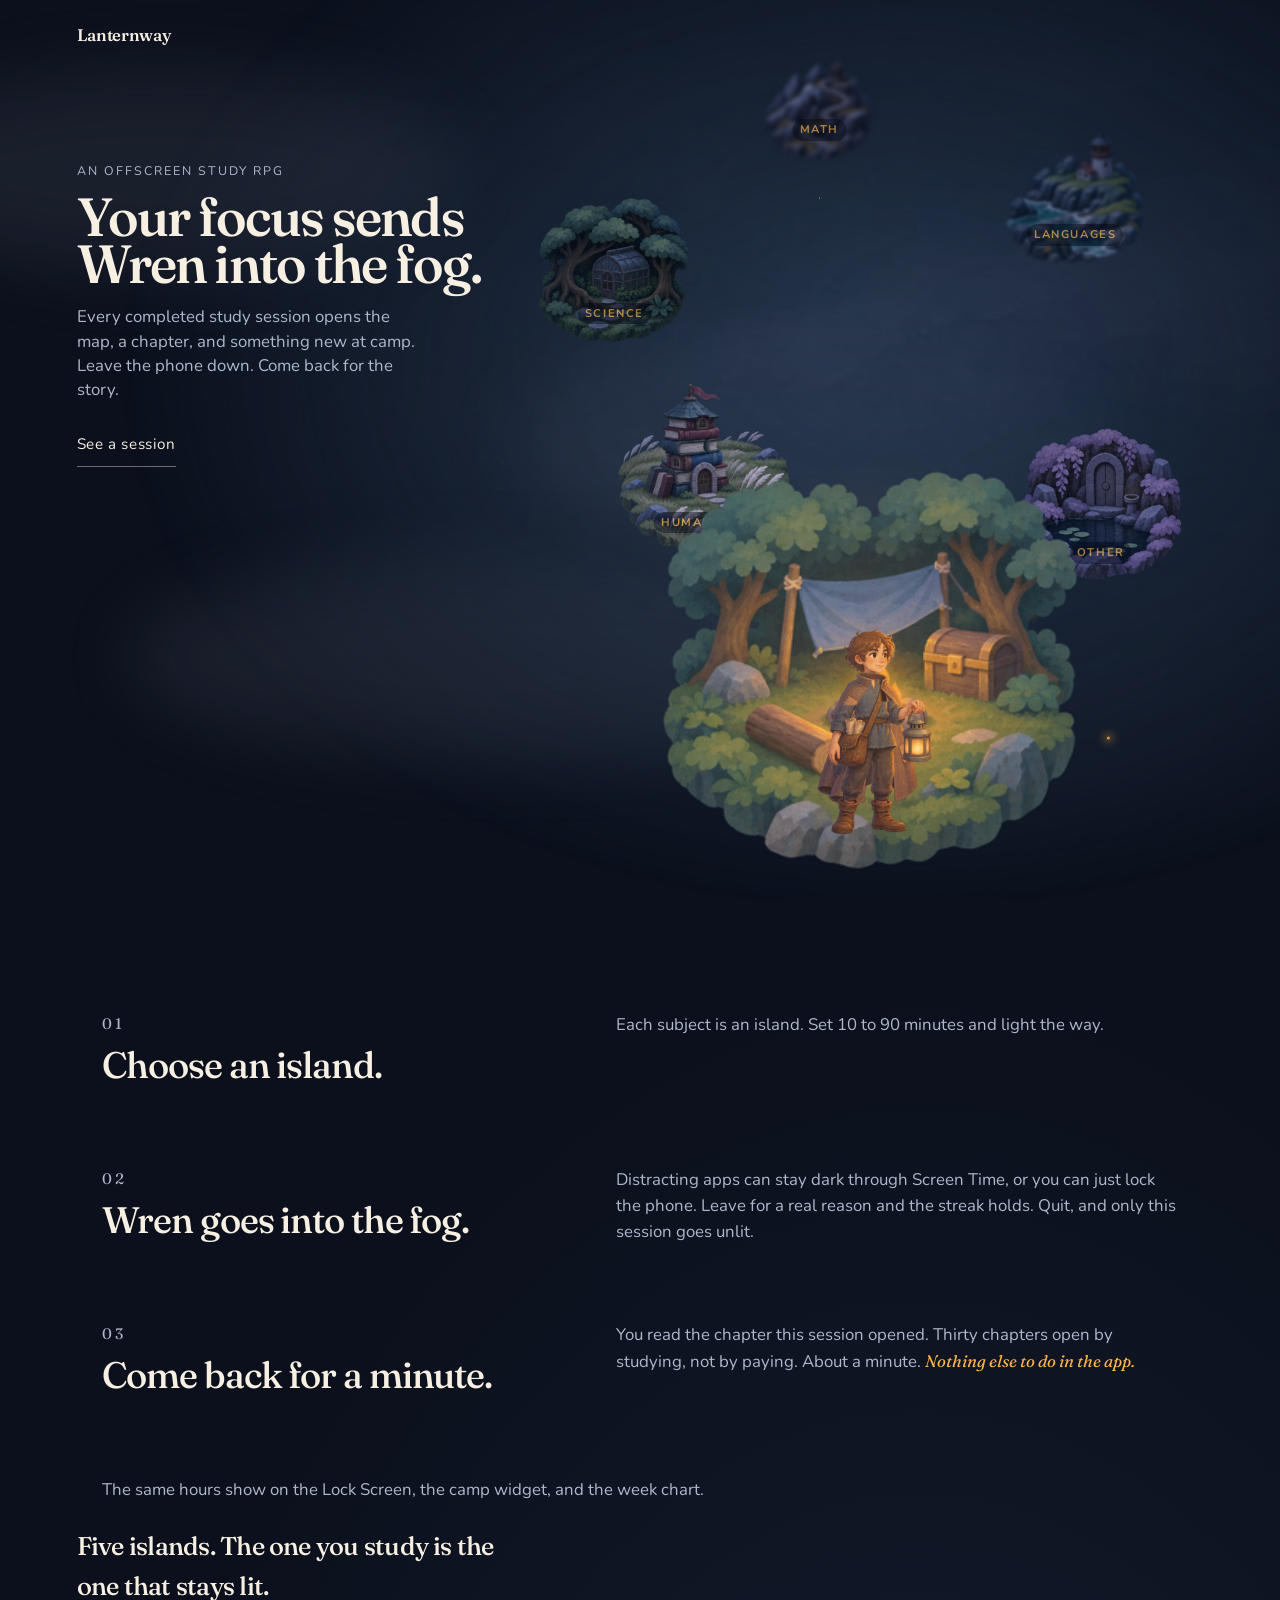
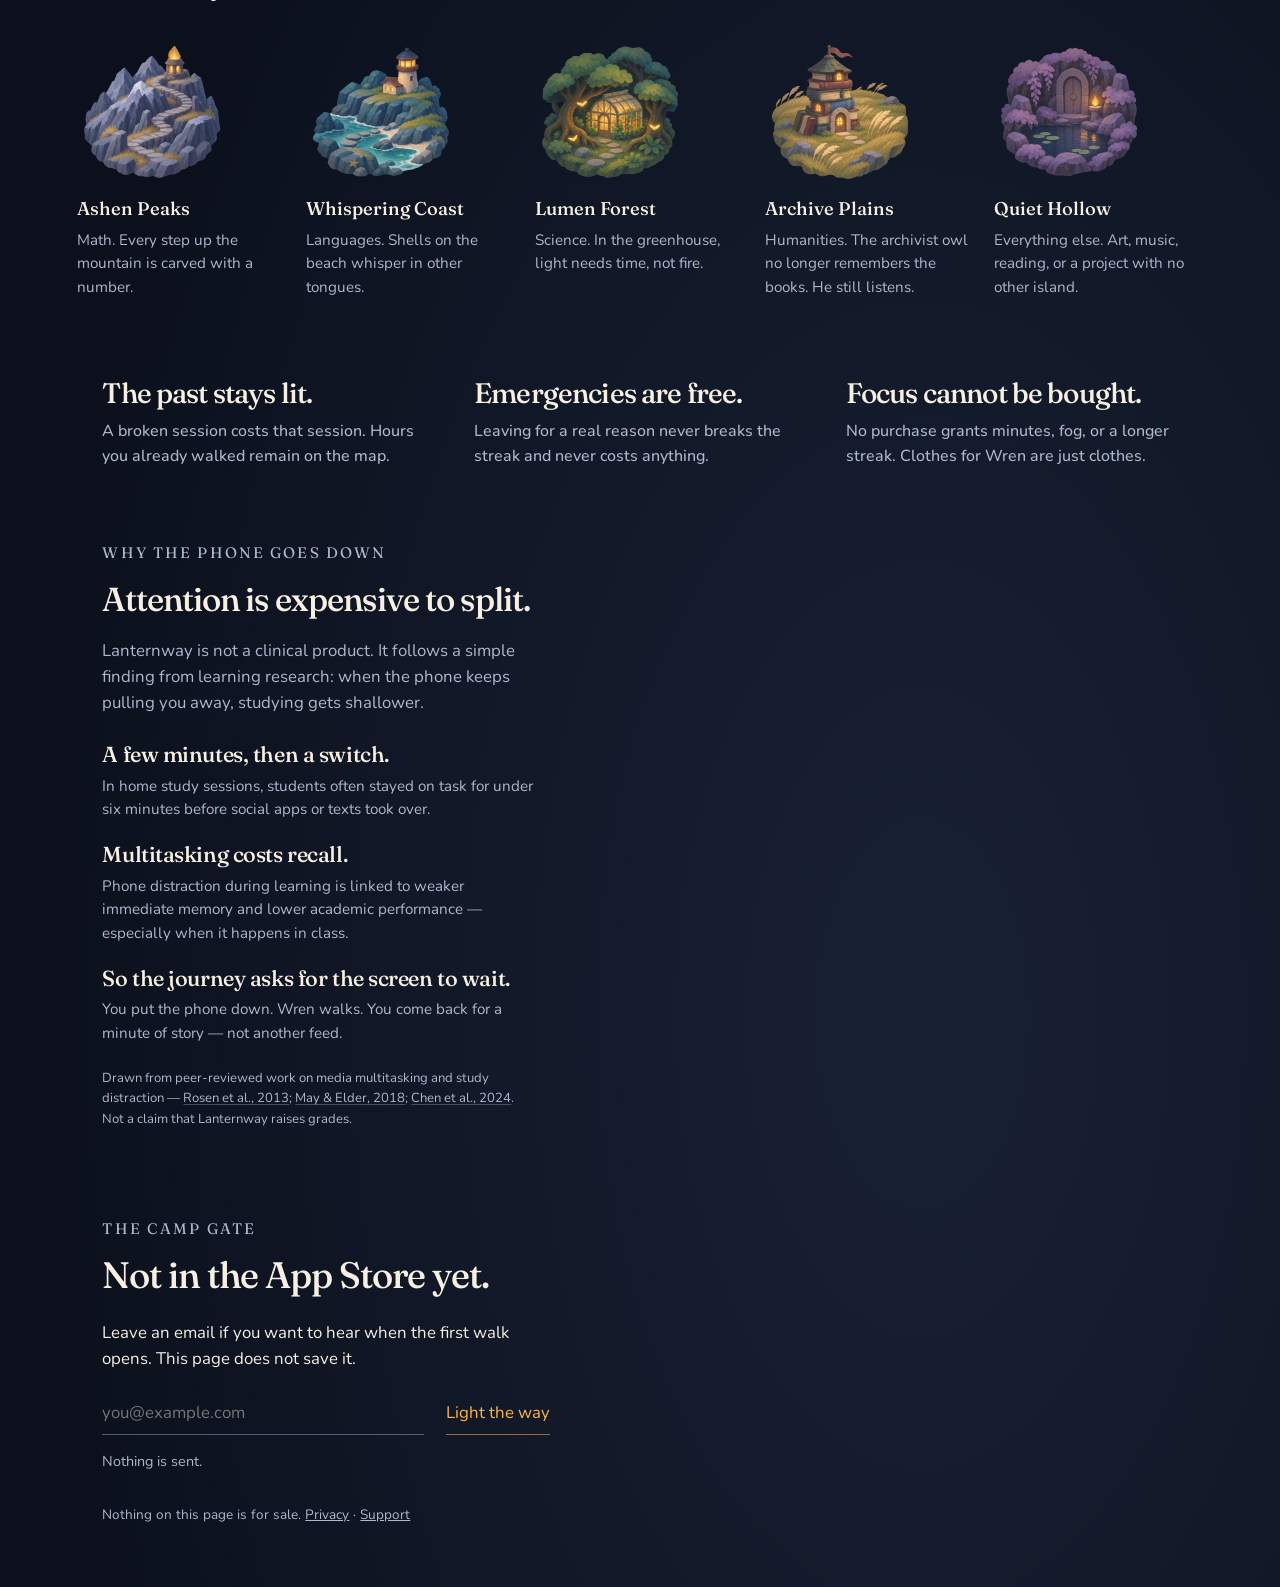
==== index.html @ a70b9f67 "feat(promo): add research basis for putting the phone down Soft peer-reviewed framing (Rosen, May & " ====
<!DOCTYPE html>
<html lang="en">
<head>
<meta charset="utf-8">
<meta name="viewport" content="width=device-width, initial-scale=1">
<title>Lanternway — An offscreen RPG</title>
<meta name="description" content="An offscreen study RPG. Put the phone down to study — research links phone multitasking to weaker recall. Your focus sends Wren into the fog.">
<link rel="preconnect" href="https://fonts.googleapis.com">
<link rel="preconnect" href="https://fonts.gstatic.com" crossorigin>
<link href="https://fonts.googleapis.com/css2?family=Fraunces:opsz,wght@9..144,500;9..144,560&family=Nunito:wght@400;600&display=swap" rel="stylesheet">
<style>
  :root {
    --night: #0b101c;
    --dusk: #1b2236;
    --lantern: #ffb547;
    --ember: #ff6b3d;
    --mist: #aeb7cc;
    --parchment: #f6efe2;
    --peaks: #5b6787;
    --forest: #2f6b4f;
    --coast: #2f6e8a;
    --plains: #8a7a4a;
    --hollow: #5e4b7a;
    --serif: Fraunces, "Iowan Old Style", Palatino, Georgia, serif;
    --round: Nunito, ui-rounded, "Avenir Next", sans-serif;
  }

  * { box-sizing: border-box; }
  html { scroll-behavior: smooth; }
  body {
    margin: 0;
    background-color: var(--night);
    background-image: radial-gradient(ellipse 95% 70% at 72% 82%, rgba(26, 36, 56, 0.85), transparent 74%);
    color: var(--parchment);
    font-family: var(--round);
    font-size: 1.05rem;
    line-height: 1.55;
  }
  a { color: inherit; }
  :focus-visible { outline: 2px solid var(--lantern); outline-offset: 3px; }

  .skip {
    position: absolute;
    left: 1rem;
    top: -4rem;
    background: var(--lantern);
    color: var(--night);
    padding: 0.5rem 1rem;
    z-index: 20;
  }
  .skip:focus { top: 1rem; }

  .stars, .wisps, .lantern-light, .grain {
    position: fixed;
    inset: 0;
    pointer-events: none;
  }
  .stars {
    z-index: 0;
    background-image:
      radial-gradient(1px 1px at 12% 18%, rgba(246, 239, 226, 0.75) 50%, transparent 51%),
      radial-gradient(1px 1px at 28% 72%, rgba(246, 239, 226, 0.4) 50%, transparent 51%),
      radial-gradient(1.4px 1.4px at 64% 22%, rgba(255, 181, 71, 0.75) 50%, transparent 51%),
      radial-gradient(1px 1px at 80% 60%, rgba(246, 239, 226, 0.5) 50%, transparent 51%),
      radial-gradient(1px 1px at 90% 14%, rgba(246, 239, 226, 0.55) 50%, transparent 51%),
      radial-gradient(1px 1px at 40% 8%, rgba(246, 239, 226, 0.35) 50%, transparent 51%);
    animation: twinkle 7s ease-in-out infinite;
  }
  .wisps { z-index: 1; overflow: hidden; }
  .wisps i {
    position: absolute;
    width: 46vw;
    height: 22vh;
    border-radius: 50%;
    background: rgba(174, 183, 204, 0.09);
    filter: blur(36px);
    animation: drift 32s ease-in-out infinite alternate;
  }
  .wisps i:nth-child(1) { top: 8%; left: -10%; }
  .wisps i:nth-child(2) { top: 38%; left: 40%; animation-duration: 41s; animation-delay: -8s; }
  .wisps i:nth-child(3) { top: 62%; left: 10%; width: 60vw; animation-duration: 36s; animation-delay: -14s; }
  .lantern-light {
    z-index: 7;
    background: radial-gradient(240px circle at var(--lx, 70vw) var(--ly, 70vh),
      rgba(255, 181, 71, 0.16) 0%,
      transparent 72%);
    mix-blend-mode: screen;
  }
  .grain { display: none; }

  .map {
    position: relative;
    z-index: 2;
    height: 100svh;
    min-height: 700px;
    margin: 0;
    overflow: hidden;
  }
  .legend {
    position: absolute;
    z-index: 5;
    top: 1.35rem;
    left: 6vw;
    font-family: var(--serif);
  }
  .legend strong { font-weight: 560; letter-spacing: -0.02em; }

  .motto {
    position: absolute;
    z-index: 5;
    left: 6vw;
    top: 18vh;
    margin: 0;
    text-align: left;
  }
  .motto p {
    margin: 0;
    font-family: var(--serif);
    font-weight: 560;
    font-size: clamp(2.8rem, 4.2vw, 4.4rem);
    max-width: 8.6em;
    letter-spacing: -0.035em;
    line-height: 0.88;
  }
  .motto p span {
    display: block;
    max-width: 34ch;
    margin-top: 1.1rem;
    font-family: var(--round);
    font-size: 1.05rem;
    font-weight: 400;
    letter-spacing: 0;
    line-height: 1.45;
    color: var(--mist);
  }
  .motto .eyebrow {
    max-width: none;
    margin: 0 0 0.85rem;
    font-family: var(--round);
    font-size: 0.78rem;
    font-weight: 400;
    letter-spacing: 0.16em;
    line-height: 1.4;
    text-transform: uppercase;
    color: var(--mist);
  }
  .walk {
    display: inline-flex;
    align-items: center;
    min-height: 44px;
    margin-top: 1.3rem;
    color: var(--parchment);
    font-size: 0.95rem;
    letter-spacing: 0.04em;
    text-decoration: none;
    border-bottom: 1px solid rgba(246, 239, 226, 0.4);
  }

  .sky {
    position: absolute;
    inset: -18% -12% -28%;
    background: url("art/map-background.jpg") 62% 46% / 150% auto no-repeat;
    opacity: 0.7;
    mask-image: radial-gradient(ellipse 68% 58% at 66% 40%, #000 8%, transparent 72%);
    -webkit-mask-image: radial-gradient(ellipse 68% 58% at 66% 40%, #000 8%, transparent 72%);
  }
  .flies { position: absolute; inset: 0; pointer-events: none; }
  .flies i {
    position: absolute;
    width: 3px;
    height: 3px;
    border-radius: 50%;
    background: var(--lantern);
    box-shadow: 0 0 8px 2px rgba(255, 181, 71, 0.8);
    offset-path: ellipse(90px 34px at 74% 78%);
    animation: fly 11s linear infinite;
    opacity: 0.8;
  }
  .flies i:nth-child(2) { animation-duration: 15s; animation-delay: -3s; offset-path: ellipse(140px 46px at 72% 74%); }
  .flies i:nth-child(3) { animation-duration: 18s; animation-delay: -7s; offset-path: ellipse(50px 18px at 70% 70%); }
  .flies i:nth-child(4) { animation-duration: 13s; animation-delay: -5s; offset-path: ellipse(110px 24px at 78% 82%); }
  .flies i:nth-child(5) { animation-duration: 20s; animation-delay: -11s; offset-path: ellipse(160px 40px at 68% 68%); }

  .island, .camp {
    position: absolute;
    border: 0;
    background: transparent;
    color: var(--parchment);
    text-decoration: none;
    padding: 0;
  }
  .island {
    width: min(16vw, 180px);
    transform: translate(-50%, -50%);
    text-align: center;
    z-index: 1;
    --lit: 0.12;
    --depth: 1;
    --haze: 0;
  }
  .island .art {
    position: relative;
    display: block;
    filter:
      brightness(calc(0.42 + var(--depth) * 0.58))
      blur(calc(var(--haze) * 1.4px));
  }
  .island .art img { width: 100%; height: auto; display: block; }
  .island .art img.lit {
    position: absolute;
    inset: 0;
    opacity: var(--lit);
  }
  .island .art::after {
    content: "";
    position: absolute;
    left: 15%;
    right: 15%;
    bottom: 8%;
    height: 40%;
    background: radial-gradient(ellipse at center, rgba(255, 181, 71, 0.55), transparent 70%);
    filter: blur(10px);
    opacity: calc(var(--lit) * var(--depth));
    pointer-events: none;
    z-index: -1;
  }
  .island .name {
    position: absolute;
    left: 50%;
    bottom: 4%;
    margin: 0;
    display: flex;
    flex-direction: column;
    align-items: center;
    gap: 0.1rem;
    white-space: nowrap;
    color: var(--parchment);
    text-shadow: 0 2px 16px #0b101c, 0 0 18px rgba(11, 16, 28, 0.9);
    pointer-events: none;
    transform: translate(-50%, 4px);
    transition: transform 0.55s ease;
  }
  .island.named .name { transform: translate(-50%, 0); }
  .island small {
    display: block;
    order: -1;
    padding: 0.12rem 0.45rem 0.15rem;
    border-radius: 999px;
    background: color-mix(in srgb, var(--night) 72%, transparent);
    font-family: var(--round);
    font-size: 0.7rem;
    font-weight: 700;
    letter-spacing: 0.14em;
    text-transform: uppercase;
    color: var(--lantern);
    opacity: 0.62;
    transition: opacity 0.55s ease, background 0.55s ease;
  }
  .island.named small {
    opacity: 1;
    background: color-mix(in srgb, var(--night) 84%, transparent);
  }
  .island .place {
    font-family: var(--serif);
    font-size: 0.95rem;
    font-weight: 500;
    opacity: 0;
    transform: translateY(4px);
    transition: opacity 0.55s ease, transform 0.55s ease;
  }
  .island.named .place {
    opacity: 1;
    transform: translateY(0);
  }
  /* Far → near: smaller/darker peaks, then coast & forest, then plains & hollow by the camp. */
  .peaks  { left: 64%; top: 12%; width: min(10vw, 118px); z-index: 1; --depth: 0.35; --haze: 1.6; --lit: 0.05; }
  .coast  { left: 84%; top: 22%; width: min(13vw, 150px); z-index: 1; --depth: 0.5;  --haze: 1.1; --lit: 0.07; }
  .forest { left: 48%; top: 30%; width: min(14vw, 164px); z-index: 2; --depth: 0.68; --haze: 0.55; --lit: 0.1; }
  .plains { left: 55%; top: 52%; width: min(16vw, 188px); z-index: 3; --depth: 0.9;  --haze: 0.15; --lit: 0.18; }
  .hollow { left: 86%; top: 56%; width: min(15vw, 176px); z-index: 3; --depth: 0.86; --haze: 0.25; --lit: 0.16; }

  .camp {
    left: 68%;
    bottom: 0;
    width: min(40vw, 460px);
    transform: translateX(-50%);
    z-index: 4;
    pointer-events: none;
  }
  .camp::before {
    content: "";
    position: absolute;
    left: 50%;
    top: 58%;
    width: 46%;
    height: 28%;
    transform: translate(-50%, -50%);
    background: radial-gradient(circle, rgba(255, 120, 48, 0.7), transparent 68%);
    filter: blur(6px);
    animation: pulse 3.2s ease-in-out infinite;
  }
  .camp .ground { width: 100%; height: auto; display: block; position: relative; }
  .wren {
    position: absolute;
    left: 50%;
    bottom: 8%;
    width: 56%;
    transform: translateX(-50%);
    transform-origin: 50% 100%;
    animation: breath 4.8s ease-in-out infinite;
  }
  .wren img { position: absolute; inset: 0; width: 100%; height: auto; }
  .wren img:first-child { position: relative; }
  .wren .flame { animation: flicker 2.6s ease-in-out infinite; }

  .trail, .islands, .rules, .why, .gate, footer { position: relative; z-index: 2; }
  .trail { padding: 7rem 8vw 0; }
  .surfaces {
    max-width: 40rem;
    margin: 0.5rem 0 0;
    color: var(--mist);
  }
  .card {
    display: grid;
    grid-template-columns: minmax(14rem, 0.8fr) minmax(16rem, 1fr);
    gap: 0.4rem 4rem;
    max-width: 68rem;
    margin: 0 0 4.2rem;
    color: var(--mist);
  }
  .card { color: var(--parchment); }
  .card p { margin: 0; color: var(--mist); }
  .card em { font-family: var(--serif); font-style: italic; color: var(--lantern); }
  h2 {
    font-family: var(--serif);
    font-weight: 500;
    font-size: clamp(1.8rem, 3vw, 2.3rem);
    letter-spacing: -0.03em;
    margin: 0 0 0.45rem;
  }
  .kicker {
    font-family: var(--serif);
    font-size: 0.95rem;
    letter-spacing: 0.14em;
    text-transform: uppercase;
    color: var(--mist);
    margin: 0 0 0.35rem;
  }

  .islands {
    display: grid;
    grid-template-columns: repeat(5, 1fr);
    gap: 1.5rem 1.25rem;
    margin: 0;
    padding: 1.5rem 6vw 0;
  }
  .islands .record {
    grid-column: 1 / -1;
    max-width: 18em;
    margin: 0 0 0.4rem;
    font-family: var(--serif);
    font-size: clamp(1.45rem, 2vw, 1.85rem);
    font-weight: 500;
    letter-spacing: -0.03em;
    color: var(--parchment);
  }
  .islands article { min-width: 0; }
  .islands img { width: min(100%, 150px); height: auto; display: block; }
  .islands h3 { font-family: var(--serif); font-weight: 500; margin: 0.55rem 0 0; font-size: 1.15rem; }
  .islands p { margin: 0.3rem 0 0; color: var(--mist); font-size: 0.95rem; }

  .rules { margin: 0; padding: 4.5rem 8vw 0; }
  .rules ol {
    display: grid;
    grid-template-columns: repeat(3, 1fr);
    gap: 2rem 2.5rem;
    margin: 0;
    padding: 0;
  }
  .rules li {
    list-style: none;
    margin: 0;
    font-family: var(--serif);
    font-size: clamp(1.55rem, 2.2vw, 2rem);
    font-weight: 500;
    letter-spacing: -0.03em;
  }
  .rules li span {
    display: block;
    margin-top: 0.25rem;
    font-family: var(--round);
    font-size: 1rem;
    letter-spacing: 0;
    color: var(--mist);
  }

  .why {
    max-width: 40rem;
    margin: 0;
    padding: 4.5rem 8vw 0;
  }
  .why .kicker { margin: 0 0 0.55rem; }
  .why h2 {
    margin: 0;
    font-family: var(--serif);
    font-weight: 500;
    font-size: clamp(1.85rem, 2.6vw, 2.4rem);
    letter-spacing: -0.03em;
  }
  .why > p {
    margin: 0.85rem 0 0;
    color: var(--mist);
    max-width: 34rem;
  }
  .why ul {
    margin: 1.35rem 0 0;
    padding: 0;
    list-style: none;
    display: grid;
    gap: 1rem;
  }
  .why li {
    margin: 0;
    font-family: var(--serif);
    font-size: clamp(1.2rem, 1.7vw, 1.45rem);
    font-weight: 500;
    letter-spacing: -0.02em;
    color: var(--parchment);
  }
  .why li span {
    display: block;
    margin-top: 0.2rem;
    font-family: var(--round);
    font-size: 0.95rem;
    font-weight: 400;
    letter-spacing: 0;
    color: var(--mist);
  }
  .why .sources {
    margin: 1.4rem 0 0;
    font-size: 0.82rem;
    color: var(--mist);
    line-height: 1.55;
  }
  .why .sources a {
    color: var(--mist);
    text-decoration: underline;
    text-decoration-color: rgba(174, 183, 204, 0.35);
    text-underline-offset: 0.18em;
  }
  .why .sources a:hover { color: var(--parchment); }

  .gate {
    max-width: 28rem;
    margin: 5.5rem 8vw 2rem;
    padding: 0;
    background: none;
  }
  form { display: flex; flex-wrap: wrap; align-items: center; gap: 0.4rem 1.4rem; margin-top: 1.2rem; }
  label { position: absolute; width: 1px; height: 1px; overflow: hidden; clip: rect(0 0 0 0); }
  input[type="email"] {
    flex: 1 1 14rem;
    min-height: 44px;
    border: 0;
    border-bottom: 1px solid rgba(174, 183, 204, 0.45);
    border-radius: 0;
    background: transparent;
    color: var(--parchment);
    padding: 0;
    font: inherit;
  }
  button {
    min-height: 44px;
    padding: 0;
    border: 0;
    border-bottom: 1px solid rgba(255, 181, 71, 0.55);
    border-radius: 0;
    background: transparent;
    color: var(--lantern);
    font: inherit;
    cursor: pointer;
  }
  .note, .kept { color: var(--mist); font-size: 0.9rem; }
  .kept { color: var(--parchment); }
  footer { margin: 0; padding: 0 8vw 3rem; color: var(--mist); font-size: 0.85rem; }

  @keyframes drift { to { transform: translate3d(12vw, -6vh, 0); } }
  @keyframes twinkle { 50% { opacity: 0.65; } }
  @keyframes breath { 50% { transform: translateX(-50%) scale(1.018); } }
  @keyframes flicker { 40% { opacity: 0.78; } 70% { opacity: 1; } }
  @keyframes pulse { 50% { opacity: 0.55; transform: translate(-50%, -50%) scale(1.08); } }
  @keyframes fly { to { offset-distance: 100%; } }

  @media (max-width: 800px) {
    .map { height: 104vw; min-height: 420px; overflow: visible; }
    .legend { position: relative; top: auto; left: auto; padding: 1.2rem 1.25rem 0; }
    .motto { position: relative; top: auto; left: auto; padding: 1.5rem 1.25rem 0; }
    .motto p { font-size: 2.55rem; max-width: none; }
    .peaks  { left: 28%; top: 14%; width: 26vw; }
    .coast  { left: 78%; top: 18%; width: 30vw; }
    .forest { left: 24%; top: 44%; width: 34vw; }
    .plains { left: 36%; top: 72%; width: 40vw; }
    .hollow { left: 82%; top: 58%; width: 36vw; }
    .camp { left: 62%; bottom: -8%; width: 72vw; }
    .trail { padding: 3.5rem 1.25rem 0; }
    .card { grid-template-columns: 1fr; gap: 0.35rem; }
    .islands { grid-template-columns: 1fr 1fr; padding: 2.5rem 1.25rem 0; }
    .rules { padding: 3rem 1.25rem 0; }
    .rules ol { grid-template-columns: 1fr; }
    .why { padding: 3rem 1.25rem 0; }
    .gate { margin: 3rem 1.25rem 1.5rem; }
    footer { padding: 0 1.25rem 2.5rem; }
  }
  @media (prefers-reduced-motion: reduce) {
    html { scroll-behavior: auto; }
    .stars, .wisps i, .wren, .wren .flame, .camp::before, .flies i { animation: none; }
    .island { --lit: 1; --haze: 0; --depth: 1; }
    .island .art { filter: none; }
    .island .name,
    .island small,
    .island .place { transition: none; transform: none; opacity: 1; }
    .island .name { transform: translate(-50%, 0); }
    .island .place { transform: none; }
    .card h2, .card p { filter: none; }
    .lantern-light { display: none; }
  }
</style>
</head>
<body>
<a class="skip" href="#trail">Skip to the trail</a>
<div class="stars" aria-hidden="true"></div>
<div class="wisps" aria-hidden="true"><i></i><i></i><i></i></div>
<div class="lantern-light" aria-hidden="true"></div>
<div class="grain" aria-hidden="true"></div>

<header class="legend">
  <strong>Lanternway</strong>
</header>

<main>
  <div class="motto">
    <p class="eyebrow">An offscreen study RPG</p>
    <p>Your focus sends<br>Wren into the fog.<span>Every completed study session opens the map, a chapter, and something new at camp. Leave the phone down. Come back for the story.</span></p>
    <a class="walk" href="#trail">See a session</a>
  </div>

  <section class="map" aria-label="The world">
    <div class="sky" aria-hidden="true"></div>
    <div class="flies" aria-hidden="true"><i></i><i></i><i></i><i></i><i></i></div>

    <a class="island peaks" href="#peaks">
      <span class="art">
        <img class="dark" src="art/region-peaks-dark.png" alt="">
        <img class="lit" src="art/region-peaks.png" alt="">
      </span>
      <span class="name"><small>Math</small><span class="place">Ashen Peaks</span></span>
    </a>
    <a class="island forest" href="#forest">
      <span class="art">
        <img class="dark" src="art/region-forest-dark.png" alt="">
        <img class="lit" src="art/region-forest.png" alt="">
      </span>
      <span class="name"><small>Science</small><span class="place">Lumen Forest</span></span>
    </a>
    <a class="island coast" href="#coast">
      <span class="art">
        <img class="dark" src="art/region-coast-dark.png" alt="">
        <img class="lit" src="art/region-coast.png" alt="">
      </span>
      <span class="name"><small>Languages</small><span class="place">Whispering Coast</span></span>
    </a>
    <a class="island plains" href="#plains">
      <span class="art">
        <img class="dark" src="art/region-plains-dark.png" alt="">
        <img class="lit" src="art/region-plains.png" alt="">
      </span>
      <span class="name"><small>Humanities</small><span class="place">Archive Plains</span></span>
    </a>
    <a class="island hollow" href="#hollow">
      <span class="art">
        <img class="dark" src="art/region-hollow-dark.png" alt="">
        <img class="lit" src="art/region-hollow.png" alt="">
      </span>
      <span class="name"><small>Other</small><span class="place">Quiet Hollow</span></span>
    </a>

    <div class="camp" role="img" aria-label="Wren at the camp, lantern in hand">
      <img class="ground" src="art/camp-base.png" alt="">
      <span class="wren">
        <img src="art/wren-idle.png" alt="">
        <img src="art/cloak-patched.png" alt="">
        <img class="flame" src="art/lantern-tin.png" alt="">
      </span>
    </div>
  </section>

  <section class="trail" id="trail">
    <article class="card">
      <div>
        <p class="kicker">01</p>
        <h2>Choose an island.</h2>
      </div>
      <p>Each subject is an island. Set 10 to 90 minutes and light the way.</p>
    </article>
    <article class="card">
      <div>
        <p class="kicker">02</p>
        <h2>Wren goes into the fog.</h2>
      </div>
      <p>Distracting apps can stay dark through Screen Time, or you can just lock the phone. Leave for a real reason and the streak holds. Quit, and only this session goes unlit.</p>
    </article>
    <article class="card">
      <div>
        <p class="kicker">03</p>
        <h2>Come back for a minute.</h2>
      </div>
      <p>You read the chapter this session opened. Thirty chapters open by studying, not by paying. About a minute. <em>Nothing else to do in the app.</em></p>
    </article>
    <p class="surfaces">The same hours show on the Lock Screen, the camp widget, and the week chart.</p>
  </section>

  <section class="islands" aria-label="Subjects">
    <p class="record">Five islands. The one you study is the one that stays lit.</p>
    <article id="peaks">
      <img src="art/region-peaks.png" alt="">
      <div>
        <h3>Ashen Peaks</h3>
        <p>Math. Every step up the mountain is carved with a number.</p>
      </div>
    </article>
    <article id="coast">
      <img src="art/region-coast.png" alt="">
      <div>
        <h3>Whispering Coast</h3>
        <p>Languages. Shells on the beach whisper in other tongues.</p>
      </div>
    </article>
    <article id="forest">
      <img src="art/region-forest.png" alt="">
      <div>
        <h3>Lumen Forest</h3>
        <p>Science. In the greenhouse, light needs time, not fire.</p>
      </div>
    </article>
    <article id="plains">
      <img src="art/region-plains.png" alt="">
      <div>
        <h3>Archive Plains</h3>
        <p>Humanities. The archivist owl no longer remembers the books. He still listens.</p>
      </div>
    </article>
    <article id="hollow">
      <img src="art/region-hollow.png" alt="">
      <div>
        <h3>Quiet Hollow</h3>
        <p>Everything else. Art, music, reading, or a project with no other island.</p>
      </div>
    </article>
  </section>

  <section class="rules" aria-label="The rules of the camp">
    <ol>
      <li>The past stays lit.<span>A broken session costs that session. Hours you already walked remain on the map.</span></li>
      <li>Emergencies are free.<span>Leaving for a real reason never breaks the streak and never costs anything.</span></li>
      <li>Focus cannot be bought.<span>No purchase grants minutes, fog, or a longer streak. Clothes for Wren are just clothes.</span></li>
    </ol>
  </section>

  <section class="why" id="why" aria-labelledby="why-title">
    <p class="kicker">Why the phone goes down</p>
    <h2 id="why-title">Attention is expensive to split.</h2>
    <p>Lanternway is not a clinical product. It follows a simple finding from learning research: when the phone keeps pulling you away, studying gets shallower.</p>
    <ul>
      <li>A few minutes, then a switch.<span>In home study sessions, students often stayed on task for under six minutes before social apps or texts took over.</span></li>
      <li>Multitasking costs recall.<span>Phone distraction during learning is linked to weaker immediate memory and lower academic performance — especially when it happens in class.</span></li>
      <li>So the journey asks for the screen to wait.<span>You put the phone down. Wren walks. You come back for a minute of story — not another feed.</span></li>
    </ul>
    <p class="sources">
      Drawn from peer-reviewed work on media multitasking and study distraction —
      <a href="https://doi.org/10.1016/j.chb.2012.12.001">Rosen et al., 2013</a>;
      <a href="https://doi.org/10.1186/s41239-018-0096-z">May &amp; Elder, 2018</a>;
      <a href="https://doi.org/10.1016/j.chb.2024.108432">Chen et al., 2024</a>.
      Not a claim that Lanternway raises grades.
    </p>
  </section>

  <section class="gate" id="gate" aria-labelledby="gate-title">
    <p class="kicker">The camp gate</p>
    <h2 id="gate-title">Not in the App Store yet.</h2>
    <p>Leave an email if you want to hear when the first walk opens. This page does not save it.</p>
    <form id="light">
      <label for="email">Email</label>
      <input id="email" name="email" type="email" autocomplete="email" required placeholder="you@example.com">
      <button type="submit">Light the way</button>
    </form>
    <p class="note" id="form-note">Nothing is sent.</p>
  </section>
</main>

<footer>
  <p>Nothing on this page is for sale. <a href="privacy/">Privacy</a> · <a href="support/">Support</a></p>
</footer>

<script>
(function () {
  const REACH = 170;
  const REACH_SQ = REACH * REACH;
  const FLOOR = 0.05;

  const root = document.documentElement;
  const map = document.querySelector(".map");
  const camp = document.querySelector(".camp");
  const form = document.getElementById("light");
  const note = document.getElementById("form-note");
  const spots = [...document.querySelectorAll(".map .island")].map((el) => ({ el, x: 0, y: 0, lit: -1, named: false }));
  const campSpot = { x: 0, y: 0 };
  const pointer = { x: 0, y: 0, seen: false };
  const coarse = { x: 0, y: 0 };
  const motion = window.matchMedia("(prefers-reduced-motion: reduce)");
  const fine = window.matchMedia("(pointer: fine)");

  let geometryDirty = true;
  let frame = 0;
  let running = false;
  let hovered = null;
  let focused = null;
  let lastX = -1;
  let lastY = -1;

  function measure() {
    for (const spot of spots) {
      const box = spot.el.getBoundingClientRect();
      spot.x = box.left + box.width * 0.5;
      spot.y = box.top + box.height * 0.38;
    }
    if (camp) {
      const box = camp.getBoundingClientRect();
      campSpot.x = box.left + box.width * 0.5;
      campSpot.y = box.top + box.height * 0.42;
    }
    geometryDirty = false;
  }

  function source() {
    if (!fine.matches) {
      coarse.x = window.innerWidth * 0.5;
      coarse.y = window.innerHeight * 0.42;
      return coarse;
    }
    return pointer.seen ? pointer : campSpot;
  }

  function writeLit(spot, value) {
    const next = Math.round(Math.max(FLOOR, Math.min(1, value)) * 100) / 100;
    const named = next >= 0.42;
    if (spot.named !== named) {
      spot.named = named;
      spot.el.classList.toggle("named", named);
    }
    if (spot.lit === next) return;
    spot.lit = next;
    spot.el.style.setProperty("--lit", String(next));
  }

  function paint() {
    frame = 0;
    if (!running) return;
    if (geometryDirty) measure();
    const light = source();
    const x = Math.round(light.x);
    const y = Math.round(light.y);
    if (x !== lastX) {
      lastX = x;
      root.style.setProperty("--lx", x + "px");
    }
    if (y !== lastY) {
      lastY = y;
      root.style.setProperty("--ly", y + "px");
    }
    const held = focused || hovered;
    for (const spot of spots) {
      if (spot.el === held) {
        writeLit(spot, 1);
        continue;
      }
      const dx = spot.x - light.x;
      const dy = spot.y - light.y;
      writeLit(spot, Math.exp(-(dx * dx + dy * dy) / REACH_SQ));
    }
  }

  function requestPaint() {
    if (!running || document.hidden || frame) return;
    frame = requestAnimationFrame(paint);
  }

  function invalidate() {
    geometryDirty = true;
    requestPaint();
  }

  function onPointer(event) {
    pointer.x = event.clientX;
    pointer.y = event.clientY;
    pointer.seen = true;
    requestPaint();
  }

  function islandFrom(node) {
    return node && node.closest ? node.closest(".map .island") : null;
  }

  function onOver(event) {
    const next = islandFrom(event.target);
    if (next === hovered) return;
    hovered = next;
    requestPaint();
  }

  function onOut(event) {
    if (!hovered) return;
    if (hovered.contains(event.relatedTarget)) return;
    hovered = null;
    requestPaint();
  }

  function onFocusIn(event) {
    const island = islandFrom(event.target);
    focused = island && island.matches(":focus-visible") ? island : null;
    requestPaint();
  }

  function onFocusOut(event) {
    const next = islandFrom(event.relatedTarget);
    focused = next && next.matches(":focus-visible") ? next : null;
    requestPaint();
  }

  const resizeObserver = "ResizeObserver" in window && map
    ? new ResizeObserver(invalidate)
    : null;

  function start() {
    if (running || !map) return;
    running = true;
    window.addEventListener("pointermove", onPointer, { passive: true });
    window.addEventListener("scroll", invalidate, { passive: true });
    if (resizeObserver) resizeObserver.observe(map);
    else window.addEventListener("resize", invalidate);
    map.addEventListener("pointerover", onOver);
    map.addEventListener("pointerout", onOut);
    map.addEventListener("focusin", onFocusIn);
    map.addEventListener("focusout", onFocusOut);
    invalidate();
  }

  function stop() {
    running = false;
    if (frame) cancelAnimationFrame(frame);
    frame = 0;
    window.removeEventListener("pointermove", onPointer);
    window.removeEventListener("scroll", invalidate);
    window.removeEventListener("resize", invalidate);
    if (resizeObserver) resizeObserver.disconnect();
    if (map) {
      map.removeEventListener("pointerover", onOver);
      map.removeEventListener("pointerout", onOut);
      map.removeEventListener("focusin", onFocusIn);
      map.removeEventListener("focusout", onFocusOut);
    }
    for (const spot of spots) {
      spot.lit = -1;
      spot.named = false;
      spot.el.style.removeProperty("--lit");
      spot.el.classList.remove("named");
    }
    lastX = -1;
    lastY = -1;
  }

  function syncMotion() {
    if (motion.matches) stop();
    else start();
  }

  if (map) {
    for (const img of map.querySelectorAll("img")) {
      if (img.complete) continue;
      img.addEventListener("load", invalidate, { once: true });
      img.addEventListener("error", invalidate, { once: true });
    }
  }

  motion.addEventListener("change", syncMotion);
  document.addEventListener("visibilitychange", () => {
    if (document.hidden) {
      if (frame) cancelAnimationFrame(frame);
      frame = 0;
      return;
    }
    invalidate();
  });
  window.addEventListener("pagehide", stop);
  window.addEventListener("pageshow", syncMotion);

  if (form && note) {
    form.addEventListener("submit", (event) => {
      event.preventDefault();
      note.className = "kept";
      note.textContent = "Nothing was sent. This page keeps no list.";
    });
  }

  syncMotion();
})();
</script>
</body>
</html>
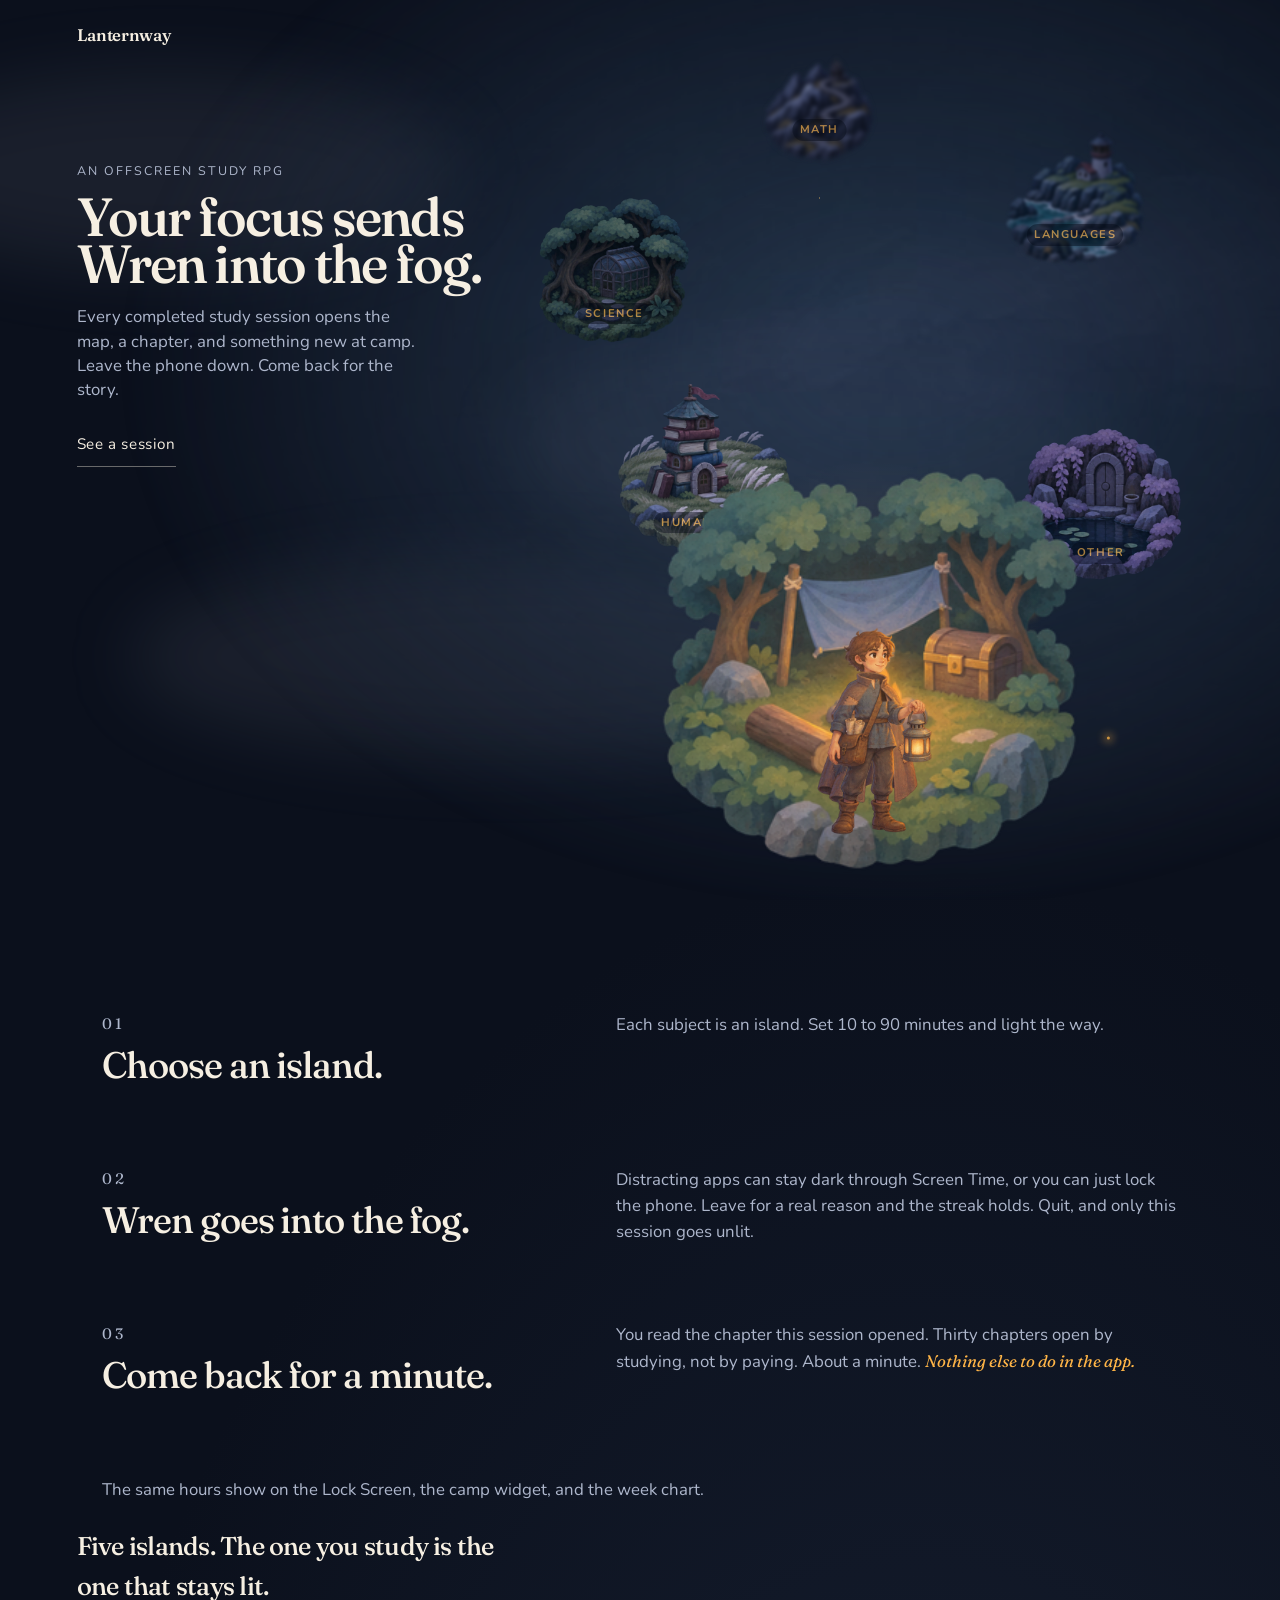
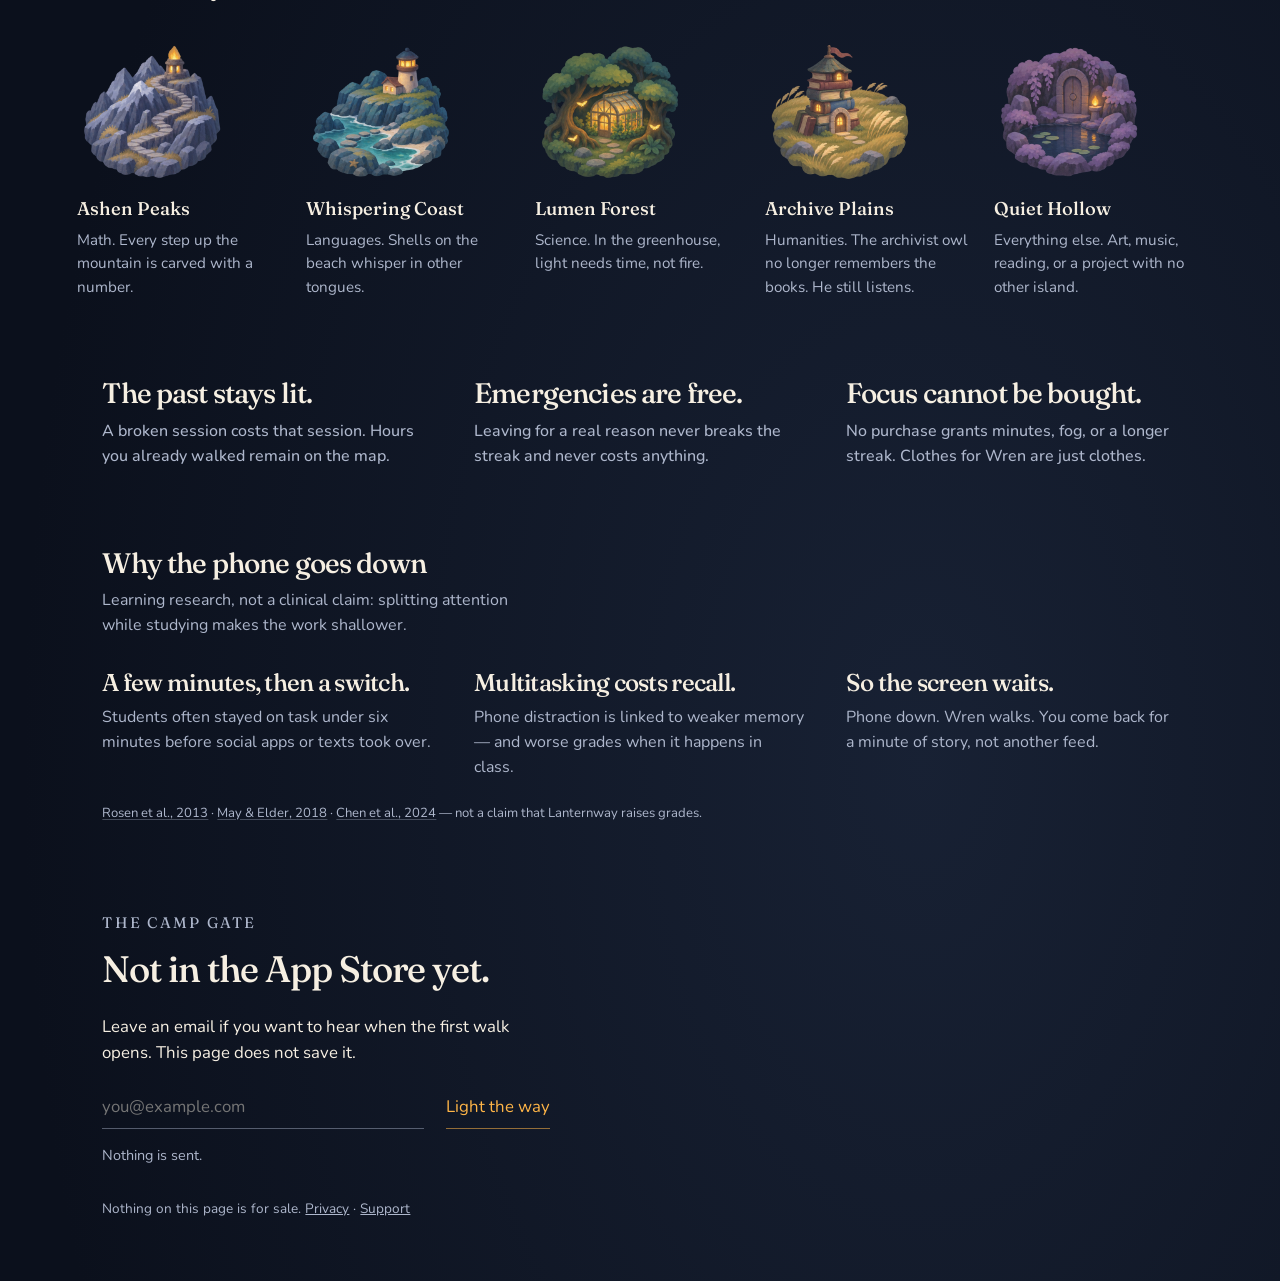
==== commit 40e6c49f: "fix(promo): lay research points in a three-column grid Match the rules rhythm; cut the single-column" ====
--- a/index.html
+++ b/index.html
@@ -394,53 +394,53 @@
     color: var(--mist);
   }
 
-  .why {
-    max-width: 40rem;
-    margin: 0;
-    padding: 4.5rem 8vw 0;
-  }
-  .why .kicker { margin: 0 0 0.55rem; }
-  .why h2 {
-    margin: 0;
+  .why { margin: 0; padding: 4.5rem 8vw 0; }
+  .why .lead {
+    margin: 0 0 1.6rem;
+    max-width: 28rem;
     font-family: var(--serif);
     font-weight: 500;
-    font-size: clamp(1.85rem, 2.6vw, 2.4rem);
+    font-size: clamp(1.55rem, 2.2vw, 2rem);
     letter-spacing: -0.03em;
   }
-  .why > p {
-    margin: 0.85rem 0 0;
+  .why .lead span {
+    display: block;
+    margin-top: 0.25rem;
+    font-family: var(--round);
+    font-size: 1rem;
+    font-weight: 400;
+    letter-spacing: 0;
     color: var(--mist);
-    max-width: 34rem;
   }
   .why ul {
-    margin: 1.35rem 0 0;
+    display: grid;
+    grid-template-columns: repeat(3, 1fr);
+    gap: 2rem 2.5rem;
+    margin: 0;
     padding: 0;
     list-style: none;
-    display: grid;
-    gap: 1rem;
   }
   .why li {
     margin: 0;
     font-family: var(--serif);
-    font-size: clamp(1.2rem, 1.7vw, 1.45rem);
+    font-size: clamp(1.35rem, 1.9vw, 1.7rem);
     font-weight: 500;
-    letter-spacing: -0.02em;
-    color: var(--parchment);
+    letter-spacing: -0.03em;
   }
   .why li span {
     display: block;
-    margin-top: 0.2rem;
+    margin-top: 0.25rem;
     font-family: var(--round);
-    font-size: 0.95rem;
+    font-size: 1rem;
     font-weight: 400;
     letter-spacing: 0;
     color: var(--mist);
   }
   .why .sources {
-    margin: 1.4rem 0 0;
+    margin: 1.5rem 0 0;
     font-size: 0.82rem;
     color: var(--mist);
-    line-height: 1.55;
+    line-height: 1.5;
   }
   .why .sources a {
     color: var(--mist);
@@ -508,6 +508,7 @@
     .rules { padding: 3rem 1.25rem 0; }
     .rules ol { grid-template-columns: 1fr; }
     .why { padding: 3rem 1.25rem 0; }
+    .why ul { grid-template-columns: 1fr; }
     .gate { margin: 3rem 1.25rem 1.5rem; }
     footer { padding: 0 1.25rem 2.5rem; }
   }
@@ -667,20 +668,17 @@
   </section>
 
   <section class="why" id="why" aria-labelledby="why-title">
-    <p class="kicker">Why the phone goes down</p>
-    <h2 id="why-title">Attention is expensive to split.</h2>
-    <p>Lanternway is not a clinical product. It follows a simple finding from learning research: when the phone keeps pulling you away, studying gets shallower.</p>
+    <p class="lead" id="why-title">Why the phone goes down<span>Learning research, not a clinical claim: splitting attention while studying makes the work shallower.</span></p>
     <ul>
-      <li>A few minutes, then a switch.<span>In home study sessions, students often stayed on task for under six minutes before social apps or texts took over.</span></li>
-      <li>Multitasking costs recall.<span>Phone distraction during learning is linked to weaker immediate memory and lower academic performance — especially when it happens in class.</span></li>
-      <li>So the journey asks for the screen to wait.<span>You put the phone down. Wren walks. You come back for a minute of story — not another feed.</span></li>
+      <li>A few minutes, then a switch.<span>Students often stayed on task under six minutes before social apps or texts took over.</span></li>
+      <li>Multitasking costs recall.<span>Phone distraction is linked to weaker memory — and worse grades when it happens in class.</span></li>
+      <li>So the screen waits.<span>Phone down. Wren walks. You come back for a minute of story, not another feed.</span></li>
     </ul>
     <p class="sources">
-      Drawn from peer-reviewed work on media multitasking and study distraction —
-      <a href="https://doi.org/10.1016/j.chb.2012.12.001">Rosen et al., 2013</a>;
-      <a href="https://doi.org/10.1186/s41239-018-0096-z">May &amp; Elder, 2018</a>;
-      <a href="https://doi.org/10.1016/j.chb.2024.108432">Chen et al., 2024</a>.
-      Not a claim that Lanternway raises grades.
+      <a href="https://doi.org/10.1016/j.chb.2012.12.001">Rosen et al., 2013</a> ·
+      <a href="https://doi.org/10.1186/s41239-018-0096-z">May &amp; Elder, 2018</a> ·
+      <a href="https://doi.org/10.1016/j.chb.2024.108432">Chen et al., 2024</a>
+      — not a claim that Lanternway raises grades.
     </p>
   </section>
 
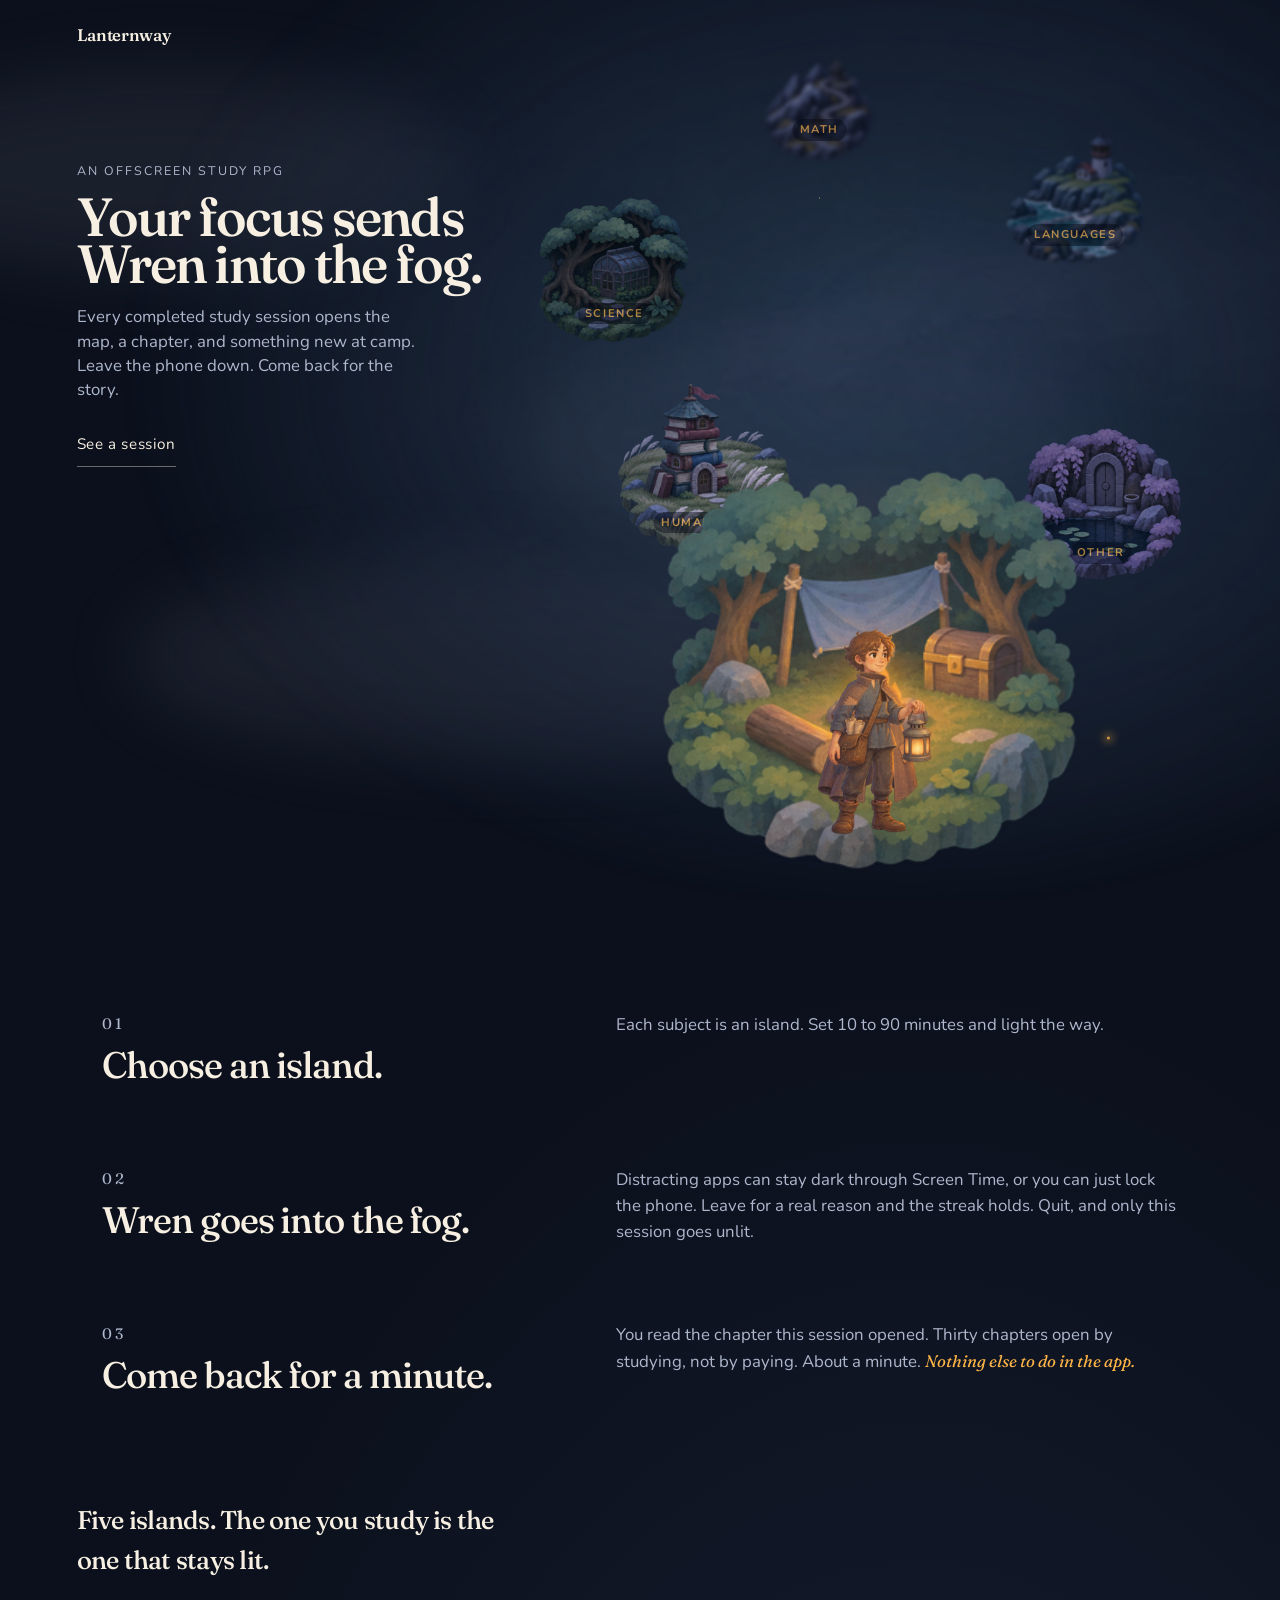
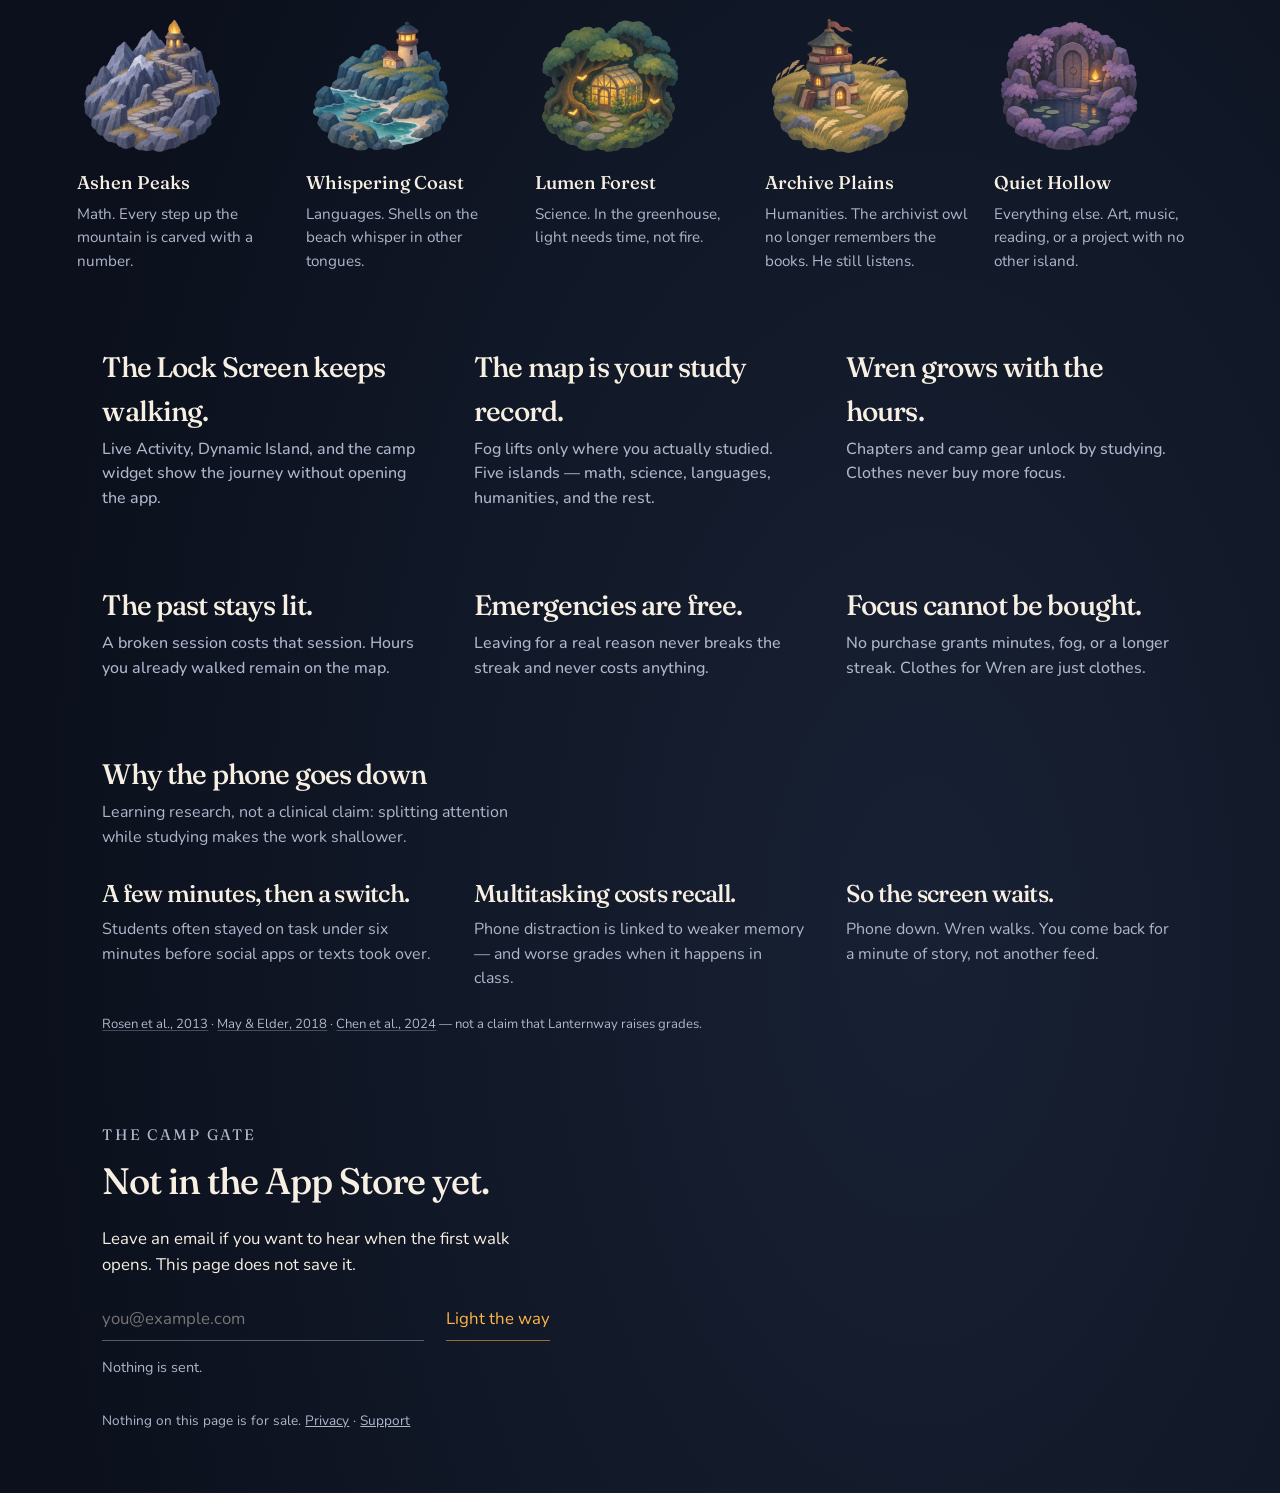
==== commit d3765da6: "feat(promo): surface three strongest product picks Lock Screen presence, study map as record, Wren g" ====
--- a/index.html
+++ b/index.html
@@ -313,7 +313,7 @@
   .wren img:first-child { position: relative; }
   .wren .flame { animation: flicker 2.6s ease-in-out infinite; }
 
-  .trail, .islands, .rules, .why, .gate, footer { position: relative; z-index: 2; }
+  .trail, .islands, .picks, .rules, .why, .gate, footer { position: relative; z-index: 2; }
   .trail { padding: 7rem 8vw 0; }
   .surfaces {
     max-width: 40rem;
@@ -369,15 +369,15 @@
   .islands h3 { font-family: var(--serif); font-weight: 500; margin: 0.55rem 0 0; font-size: 1.15rem; }
   .islands p { margin: 0.3rem 0 0; color: var(--mist); font-size: 0.95rem; }
 
-  .rules { margin: 0; padding: 4.5rem 8vw 0; }
-  .rules ol {
+  .picks, .rules { margin: 0; padding: 4.5rem 8vw 0; }
+  .picks ul, .rules ol {
     display: grid;
     grid-template-columns: repeat(3, 1fr);
     gap: 2rem 2.5rem;
     margin: 0;
     padding: 0;
   }
-  .rules li {
+  .picks li, .rules li {
     list-style: none;
     margin: 0;
     font-family: var(--serif);
@@ -385,7 +385,7 @@
     font-weight: 500;
     letter-spacing: -0.03em;
   }
-  .rules li span {
+  .picks li span, .rules li span {
     display: block;
     margin-top: 0.25rem;
     font-family: var(--round);
@@ -505,8 +505,8 @@
     .trail { padding: 3.5rem 1.25rem 0; }
     .card { grid-template-columns: 1fr; gap: 0.35rem; }
     .islands { grid-template-columns: 1fr 1fr; padding: 2.5rem 1.25rem 0; }
-    .rules { padding: 3rem 1.25rem 0; }
-    .rules ol { grid-template-columns: 1fr; }
+    .picks, .rules { padding: 3rem 1.25rem 0; }
+    .picks ul, .rules ol { grid-template-columns: 1fr; }
     .why { padding: 3rem 1.25rem 0; }
     .why ul { grid-template-columns: 1fr; }
     .gate { margin: 3rem 1.25rem 1.5rem; }
@@ -617,7 +617,6 @@
       </div>
       <p>You read the chapter this session opened. Thirty chapters open by studying, not by paying. About a minute. <em>Nothing else to do in the app.</em></p>
     </article>
-    <p class="surfaces">The same hours show on the Lock Screen, the camp widget, and the week chart.</p>
   </section>
 
   <section class="islands" aria-label="Subjects">
@@ -659,6 +658,14 @@
     </article>
   </section>
 
+  <section class="picks" aria-label="What stays with you">
+    <ul>
+      <li>The Lock Screen keeps walking.<span>Live Activity, Dynamic Island, and the camp widget show the journey without opening the app.</span></li>
+      <li>The map is your study record.<span>Fog lifts only where you actually studied. Five islands — math, science, languages, humanities, and the rest.</span></li>
+      <li>Wren grows with the hours.<span>Chapters and camp gear unlock by studying. Clothes never buy more focus.</span></li>
+    </ul>
+  </section>
+
   <section class="rules" aria-label="The rules of the camp">
     <ol>
       <li>The past stays lit.<span>A broken session costs that session. Hours you already walked remain on the map.</span></li>
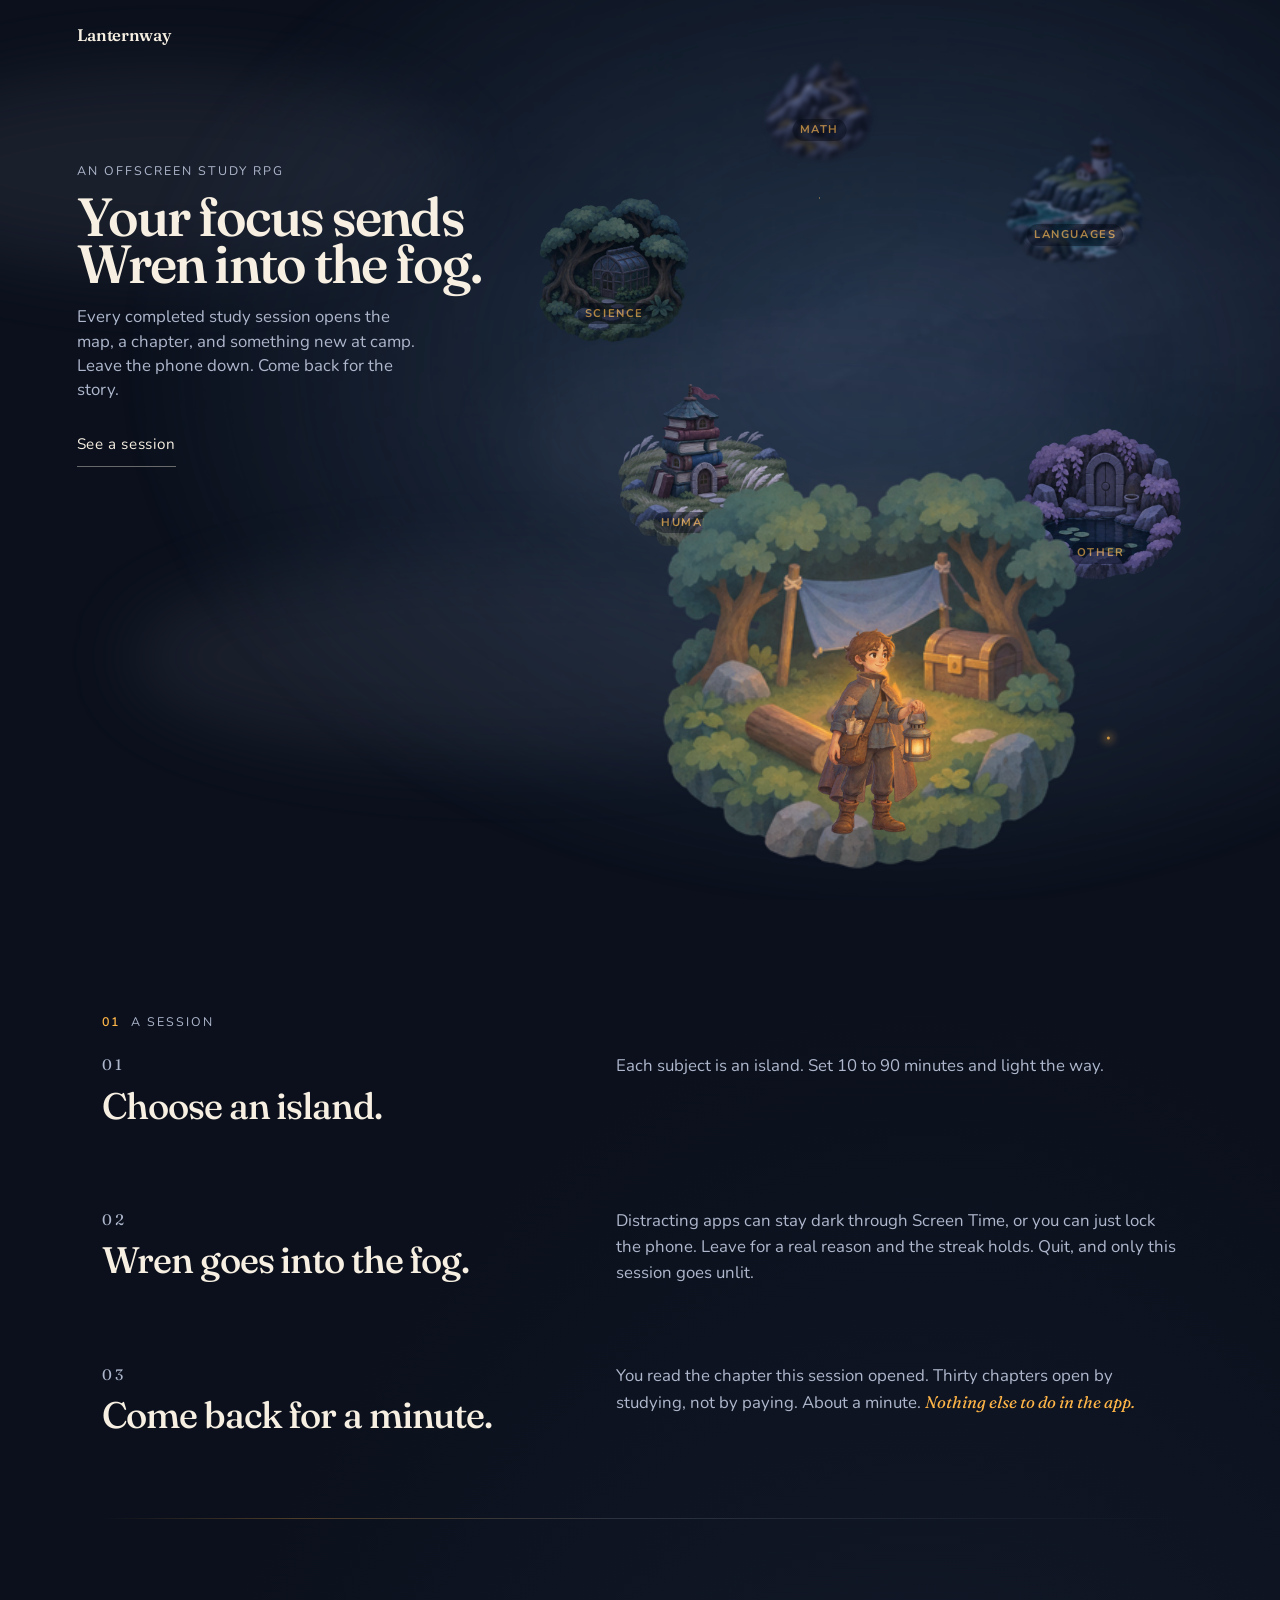
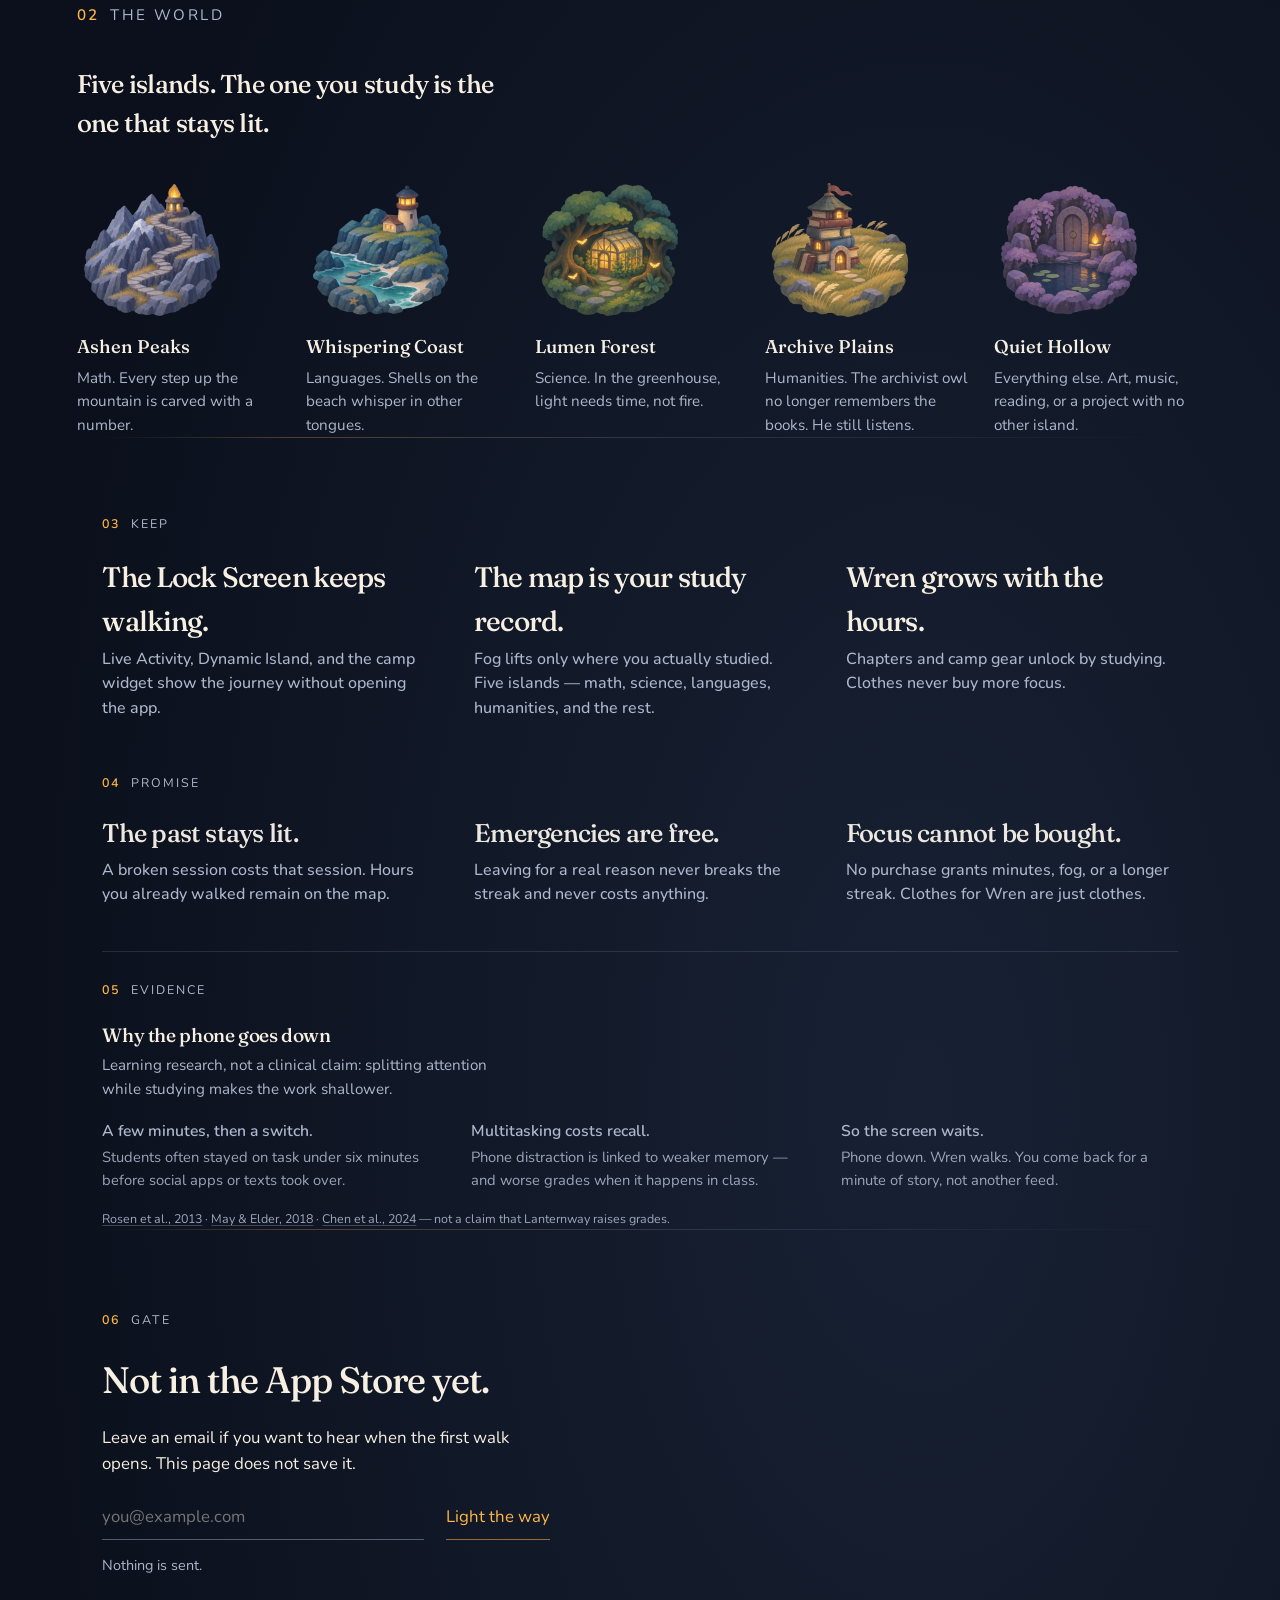
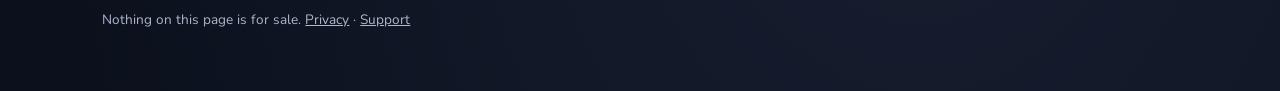
==== commit a8f51022: "fix(promo): altitude ladder so text floors stop blending Numbered acts, lantern floor lines, Keep/Pr" ====
--- a/index.html
+++ b/index.html
@@ -315,10 +315,32 @@
 
   .trail, .islands, .picks, .rules, .why, .gate, footer { position: relative; z-index: 2; }
   .trail { padding: 7rem 8vw 0; }
-  .surfaces {
-    max-width: 40rem;
-    margin: 0.5rem 0 0;
+  .act {
+    display: flex;
+    align-items: baseline;
+    gap: 0.7rem;
+    margin: 0 0 1.35rem;
+    font-size: 0.78rem;
+    letter-spacing: 0.16em;
+    text-transform: uppercase;
     color: var(--mist);
+  }
+  .act b {
+    color: var(--lantern);
+    font-weight: 600;
+    letter-spacing: 0.14em;
+  }
+  .floor {
+    height: 1px;
+    margin: 0 8vw;
+    border: 0;
+    background: linear-gradient(
+      90deg,
+      transparent 0%,
+      rgba(255, 181, 71, 0.28) 18%,
+      rgba(174, 183, 204, 0.18) 50%,
+      transparent 100%
+    );
   }
   .card {
     display: grid;
@@ -352,8 +374,9 @@
     grid-template-columns: repeat(5, 1fr);
     gap: 1.5rem 1.25rem;
     margin: 0;
-    padding: 1.5rem 6vw 0;
-  }
+    padding: 5rem 6vw 0;
+  }
+  .islands .act { grid-column: 1 / -1; margin-bottom: 0.85rem; }
   .islands .record {
     grid-column: 1 / -1;
     max-width: 18em;
@@ -369,7 +392,8 @@
   .islands h3 { font-family: var(--serif); font-weight: 500; margin: 0.55rem 0 0; font-size: 1.15rem; }
   .islands p { margin: 0.3rem 0 0; color: var(--mist); font-size: 0.95rem; }
 
-  .picks, .rules { margin: 0; padding: 4.5rem 8vw 0; }
+  .picks { margin: 0; padding: 4.75rem 8vw 0; }
+  .rules { margin: 0; padding: 3.25rem 8vw 0; }
   .picks ul, .rules ol {
     display: grid;
     grid-template-columns: repeat(3, 1fr);
@@ -381,9 +405,16 @@
     list-style: none;
     margin: 0;
     font-family: var(--serif);
-    font-size: clamp(1.55rem, 2.2vw, 2rem);
     font-weight: 500;
     letter-spacing: -0.03em;
+  }
+  .picks li {
+    font-size: clamp(1.55rem, 2.2vw, 2rem);
+    color: var(--parchment);
+  }
+  .rules li {
+    font-size: clamp(1.4rem, 2vw, 1.8rem);
+    color: color-mix(in srgb, var(--parchment) 88%, var(--mist));
   }
   .picks li span, .rules li span {
     display: block;
@@ -394,53 +425,56 @@
     color: var(--mist);
   }
 
-  .why { margin: 0; padding: 4.5rem 8vw 0; }
+  /* Evidence sits quieter than Keep / Promise — proof, not another manifesto. */
+  .why {
+    margin: 2.75rem 8vw 0;
+    padding: 1.75rem 0 0;
+    border-top: 1px solid rgba(174, 183, 204, 0.16);
+  }
   .why .lead {
-    margin: 0 0 1.6rem;
-    max-width: 28rem;
+    margin: 0 0 1.1rem;
+    max-width: 26rem;
+    font-family: var(--round);
+    font-size: 0.95rem;
+    color: var(--mist);
+  }
+  .why .lead strong {
+    display: block;
+    margin-bottom: 0.2rem;
     font-family: var(--serif);
     font-weight: 500;
-    font-size: clamp(1.55rem, 2.2vw, 2rem);
-    letter-spacing: -0.03em;
-  }
-  .why .lead span {
-    display: block;
-    margin-top: 0.25rem;
-    font-family: var(--round);
-    font-size: 1rem;
-    font-weight: 400;
-    letter-spacing: 0;
-    color: var(--mist);
+    font-size: clamp(1.15rem, 1.5vw, 1.35rem);
+    letter-spacing: -0.02em;
+    color: var(--parchment);
   }
   .why ul {
     display: grid;
     grid-template-columns: repeat(3, 1fr);
-    gap: 2rem 2.5rem;
+    gap: 1.4rem 2rem;
     margin: 0;
     padding: 0;
     list-style: none;
   }
   .why li {
     margin: 0;
-    font-family: var(--serif);
-    font-size: clamp(1.35rem, 1.9vw, 1.7rem);
-    font-weight: 500;
-    letter-spacing: -0.03em;
+    font-family: var(--round);
+    font-size: 0.98rem;
+    font-weight: 600;
+    color: var(--mist);
   }
   .why li span {
     display: block;
-    margin-top: 0.25rem;
-    font-family: var(--round);
-    font-size: 1rem;
+    margin-top: 0.2rem;
     font-weight: 400;
-    letter-spacing: 0;
-    color: var(--mist);
+    font-size: 0.92rem;
+    color: color-mix(in srgb, var(--mist) 88%, transparent);
   }
   .why .sources {
-    margin: 1.5rem 0 0;
-    font-size: 0.82rem;
+    margin: 1.15rem 0 0;
+    font-size: 0.78rem;
     color: var(--mist);
     line-height: 1.5;
+    opacity: 0.9;
   }
   .why .sources a {
     color: var(--mist);
@@ -452,7 +486,7 @@
 
   .gate {
     max-width: 28rem;
-    margin: 5.5rem 8vw 2rem;
+    margin: 5rem 8vw 2rem;
     padding: 0;
     background: none;
   }
@@ -504,10 +538,12 @@
     .camp { left: 62%; bottom: -8%; width: 72vw; }
     .trail { padding: 3.5rem 1.25rem 0; }
     .card { grid-template-columns: 1fr; gap: 0.35rem; }
-    .islands { grid-template-columns: 1fr 1fr; padding: 2.5rem 1.25rem 0; }
-    .picks, .rules { padding: 3rem 1.25rem 0; }
+    .islands { grid-template-columns: 1fr 1fr; padding: 3rem 1.25rem 0; }
+    .floor { margin: 0 1.25rem; }
+    .picks { padding: 3.25rem 1.25rem 0; }
+    .rules { padding: 2.5rem 1.25rem 0; }
     .picks ul, .rules ol { grid-template-columns: 1fr; }
-    .why { padding: 3rem 1.25rem 0; }
+    .why { margin: 2.25rem 1.25rem 0; padding-top: 1.4rem; }
     .why ul { grid-template-columns: 1fr; }
     .gate { margin: 3rem 1.25rem 1.5rem; }
     footer { padding: 0 1.25rem 2.5rem; }
@@ -596,6 +632,7 @@
   </section>
 
   <section class="trail" id="trail">
+    <p class="act"><b>01</b> A session</p>
     <article class="card">
       <div>
         <p class="kicker">01</p>
@@ -619,7 +656,10 @@
     </article>
   </section>
 
+  <hr class="floor" aria-hidden="true">
+
   <section class="islands" aria-label="Subjects">
+    <p class="act"><b>02</b> The world</p>
     <p class="record">Five islands. The one you study is the one that stays lit.</p>
     <article id="peaks">
       <img src="art/region-peaks.png" alt="">
@@ -658,7 +698,10 @@
     </article>
   </section>
 
+  <hr class="floor" aria-hidden="true">
+
   <section class="picks" aria-label="What stays with you">
+    <p class="act"><b>03</b> Keep</p>
     <ul>
       <li>The Lock Screen keeps walking.<span>Live Activity, Dynamic Island, and the camp widget show the journey without opening the app.</span></li>
       <li>The map is your study record.<span>Fog lifts only where you actually studied. Five islands — math, science, languages, humanities, and the rest.</span></li>
@@ -667,6 +710,7 @@
   </section>
 
   <section class="rules" aria-label="The rules of the camp">
+    <p class="act"><b>04</b> Promise</p>
     <ol>
       <li>The past stays lit.<span>A broken session costs that session. Hours you already walked remain on the map.</span></li>
       <li>Emergencies are free.<span>Leaving for a real reason never breaks the streak and never costs anything.</span></li>
@@ -675,7 +719,8 @@
   </section>
 
   <section class="why" id="why" aria-labelledby="why-title">
-    <p class="lead" id="why-title">Why the phone goes down<span>Learning research, not a clinical claim: splitting attention while studying makes the work shallower.</span></p>
+    <p class="act"><b>05</b> Evidence</p>
+    <p class="lead" id="why-title"><strong>Why the phone goes down</strong>Learning research, not a clinical claim: splitting attention while studying makes the work shallower.</p>
     <ul>
       <li>A few minutes, then a switch.<span>Students often stayed on task under six minutes before social apps or texts took over.</span></li>
       <li>Multitasking costs recall.<span>Phone distraction is linked to weaker memory — and worse grades when it happens in class.</span></li>
@@ -689,8 +734,10 @@
     </p>
   </section>
 
+  <hr class="floor" aria-hidden="true">
+
   <section class="gate" id="gate" aria-labelledby="gate-title">
-    <p class="kicker">The camp gate</p>
+    <p class="act"><b>06</b> Gate</p>
     <h2 id="gate-title">Not in the App Store yet.</h2>
     <p>Leave an email if you want to hear when the first walk opens. This page does not save it.</p>
     <form id="light">
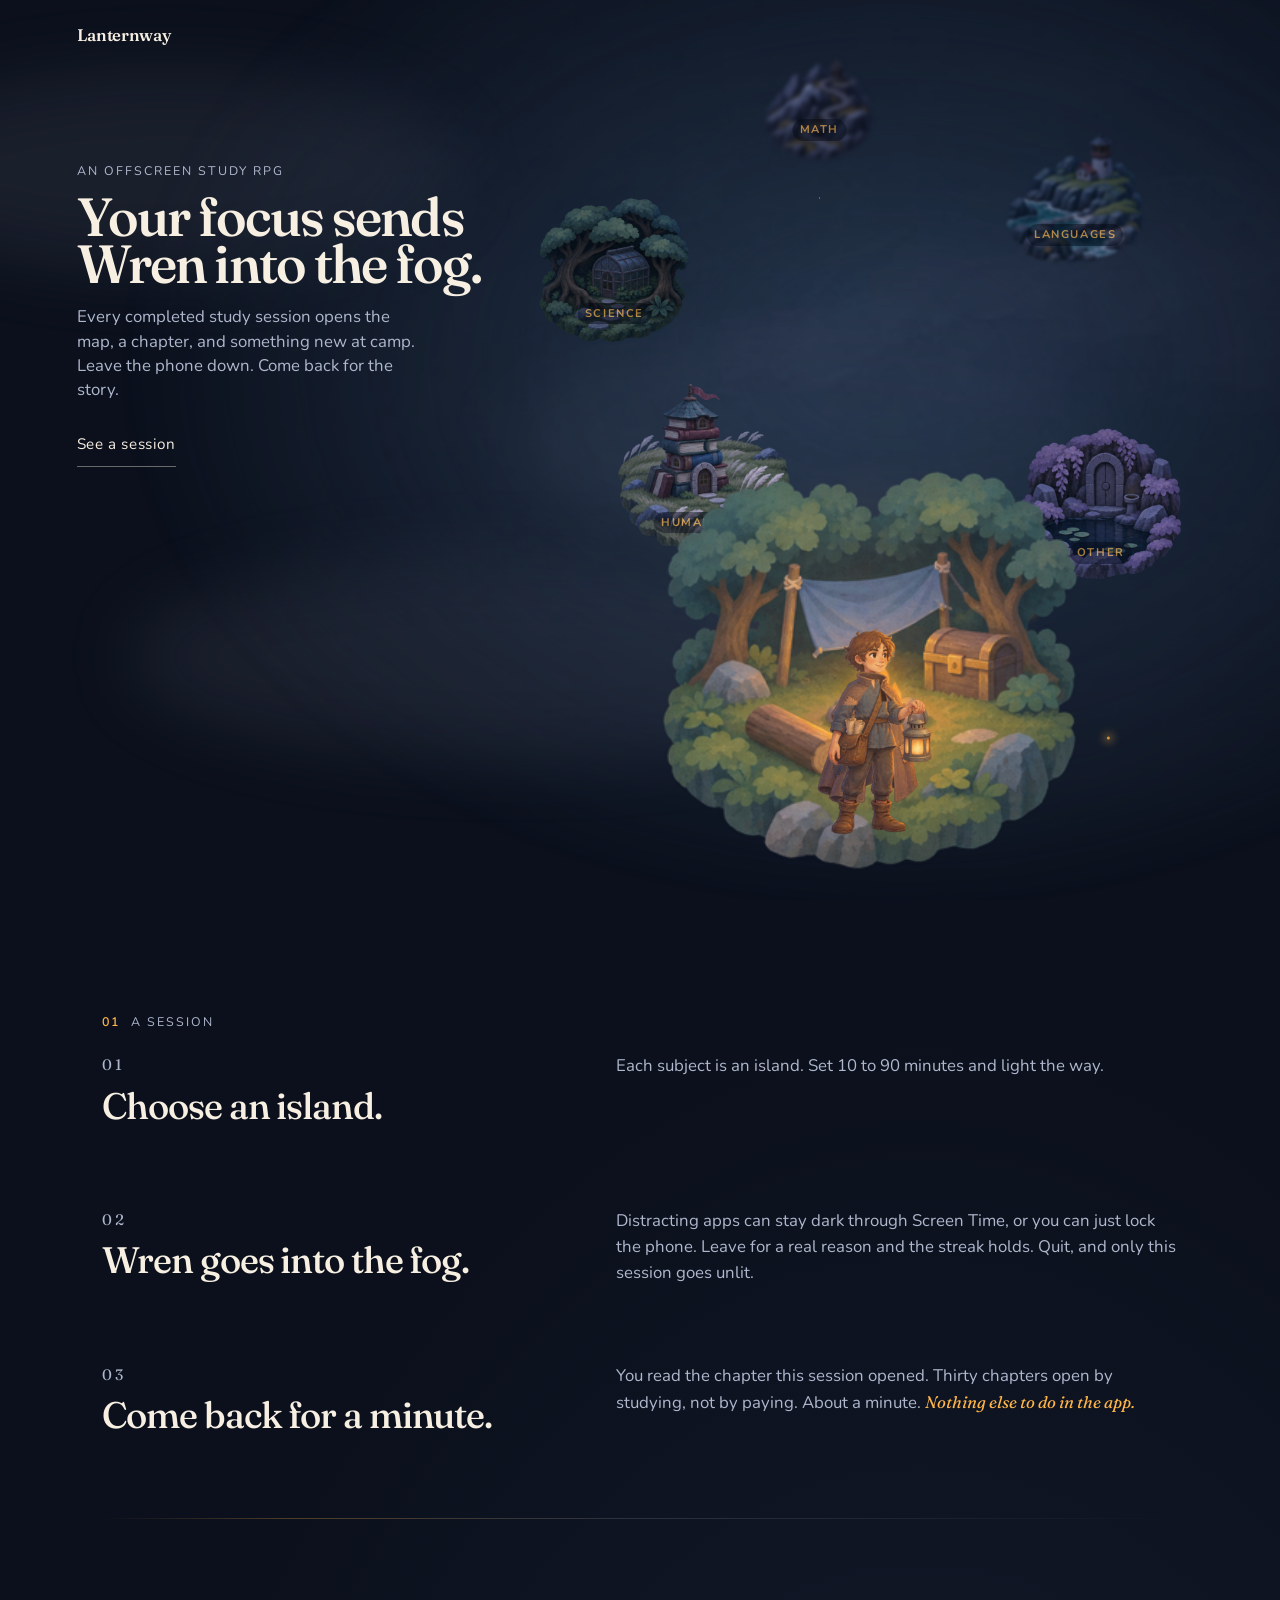
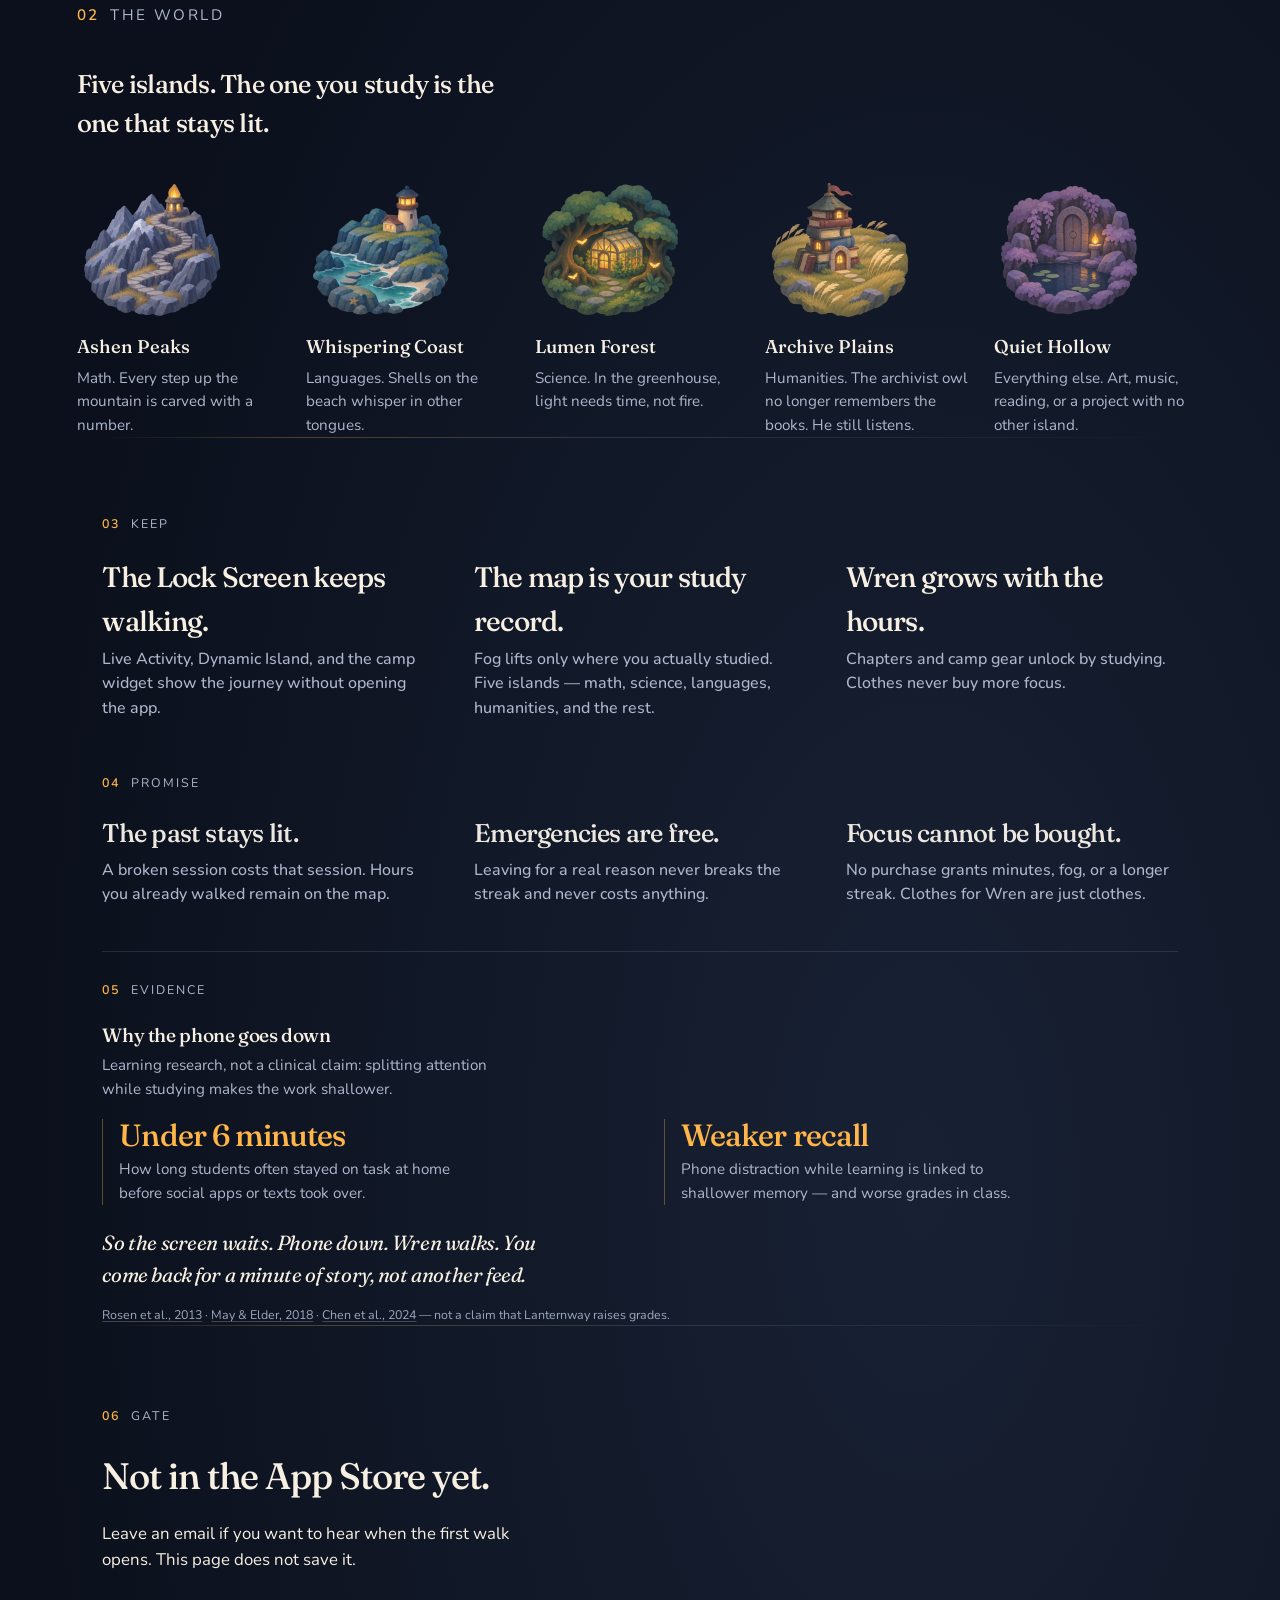
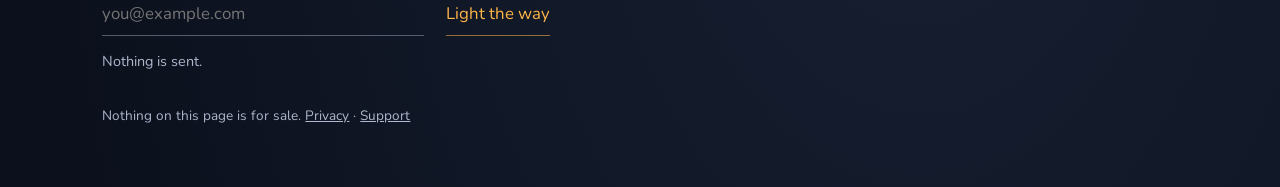
==== commit 9ea217f0: "fix(promo): restyle evidence as findings + product bridge Pull-quote stats for research; italic brid" ====
--- a/index.html
+++ b/index.html
@@ -447,30 +447,45 @@
     letter-spacing: -0.02em;
     color: var(--parchment);
   }
-  .why ul {
+  .why .findings {
     display: grid;
-    grid-template-columns: repeat(3, 1fr);
-    gap: 1.4rem 2rem;
+    grid-template-columns: 1fr 1fr;
+    gap: 1.5rem 3rem;
     margin: 0;
     padding: 0;
     list-style: none;
   }
-  .why li {
-    margin: 0;
-    font-family: var(--round);
-    font-size: 0.98rem;
-    font-weight: 600;
+  .why .findings li {
+    margin: 0;
+    padding: 0 0 0 1rem;
+    border-left: 1px solid rgba(255, 181, 71, 0.35);
+  }
+  .why .findings .mark {
+    margin: 0;
+    font-family: var(--serif);
+    font-weight: 500;
+    font-size: clamp(1.55rem, 2.4vw, 2.05rem);
+    letter-spacing: -0.03em;
+    line-height: 1.05;
+    color: var(--lantern);
+  }
+  .why .findings p {
+    margin: 0.45rem 0 0;
+    font-size: 0.95rem;
     color: var(--mist);
-  }
-  .why li span {
-    display: block;
-    margin-top: 0.2rem;
-    font-weight: 400;
-    font-size: 0.92rem;
-    color: color-mix(in srgb, var(--mist) 88%, transparent);
+    max-width: 22rem;
+  }
+  .why .bridge {
+    margin: 1.35rem 0 0;
+    max-width: 28rem;
+    font-family: var(--serif);
+    font-style: italic;
+    font-size: clamp(1.15rem, 1.6vw, 1.35rem);
+    letter-spacing: -0.02em;
+    color: var(--parchment);
   }
   .why .sources {
-    margin: 1.15rem 0 0;
+    margin: 1rem 0 0;
     font-size: 0.78rem;
     color: var(--mist);
     line-height: 1.5;
@@ -544,7 +559,7 @@
     .rules { padding: 2.5rem 1.25rem 0; }
     .picks ul, .rules ol { grid-template-columns: 1fr; }
     .why { margin: 2.25rem 1.25rem 0; padding-top: 1.4rem; }
-    .why ul { grid-template-columns: 1fr; }
+    .why .findings { grid-template-columns: 1fr; gap: 1.15rem; }
     .gate { margin: 3rem 1.25rem 1.5rem; }
     footer { padding: 0 1.25rem 2.5rem; }
   }
@@ -721,11 +736,17 @@
   <section class="why" id="why" aria-labelledby="why-title">
     <p class="act"><b>05</b> Evidence</p>
     <p class="lead" id="why-title"><strong>Why the phone goes down</strong>Learning research, not a clinical claim: splitting attention while studying makes the work shallower.</p>
-    <ul>
-      <li>A few minutes, then a switch.<span>Students often stayed on task under six minutes before social apps or texts took over.</span></li>
-      <li>Multitasking costs recall.<span>Phone distraction is linked to weaker memory — and worse grades when it happens in class.</span></li>
-      <li>So the screen waits.<span>Phone down. Wren walks. You come back for a minute of story, not another feed.</span></li>
+    <ul class="findings">
+      <li>
+        <p class="mark">Under 6 minutes</p>
+        <p>How long students often stayed on task at home before social apps or texts took over.</p>
+      </li>
+      <li>
+        <p class="mark">Weaker recall</p>
+        <p>Phone distraction while learning is linked to shallower memory — and worse grades in class.</p>
+      </li>
     </ul>
+    <p class="bridge">So the screen waits. Phone down. Wren walks. You come back for a minute of story, not another feed.</p>
     <p class="sources">
       <a href="https://doi.org/10.1016/j.chb.2012.12.001">Rosen et al., 2013</a> ·
       <a href="https://doi.org/10.1186/s41239-018-0096-z">May &amp; Elder, 2018</a> ·
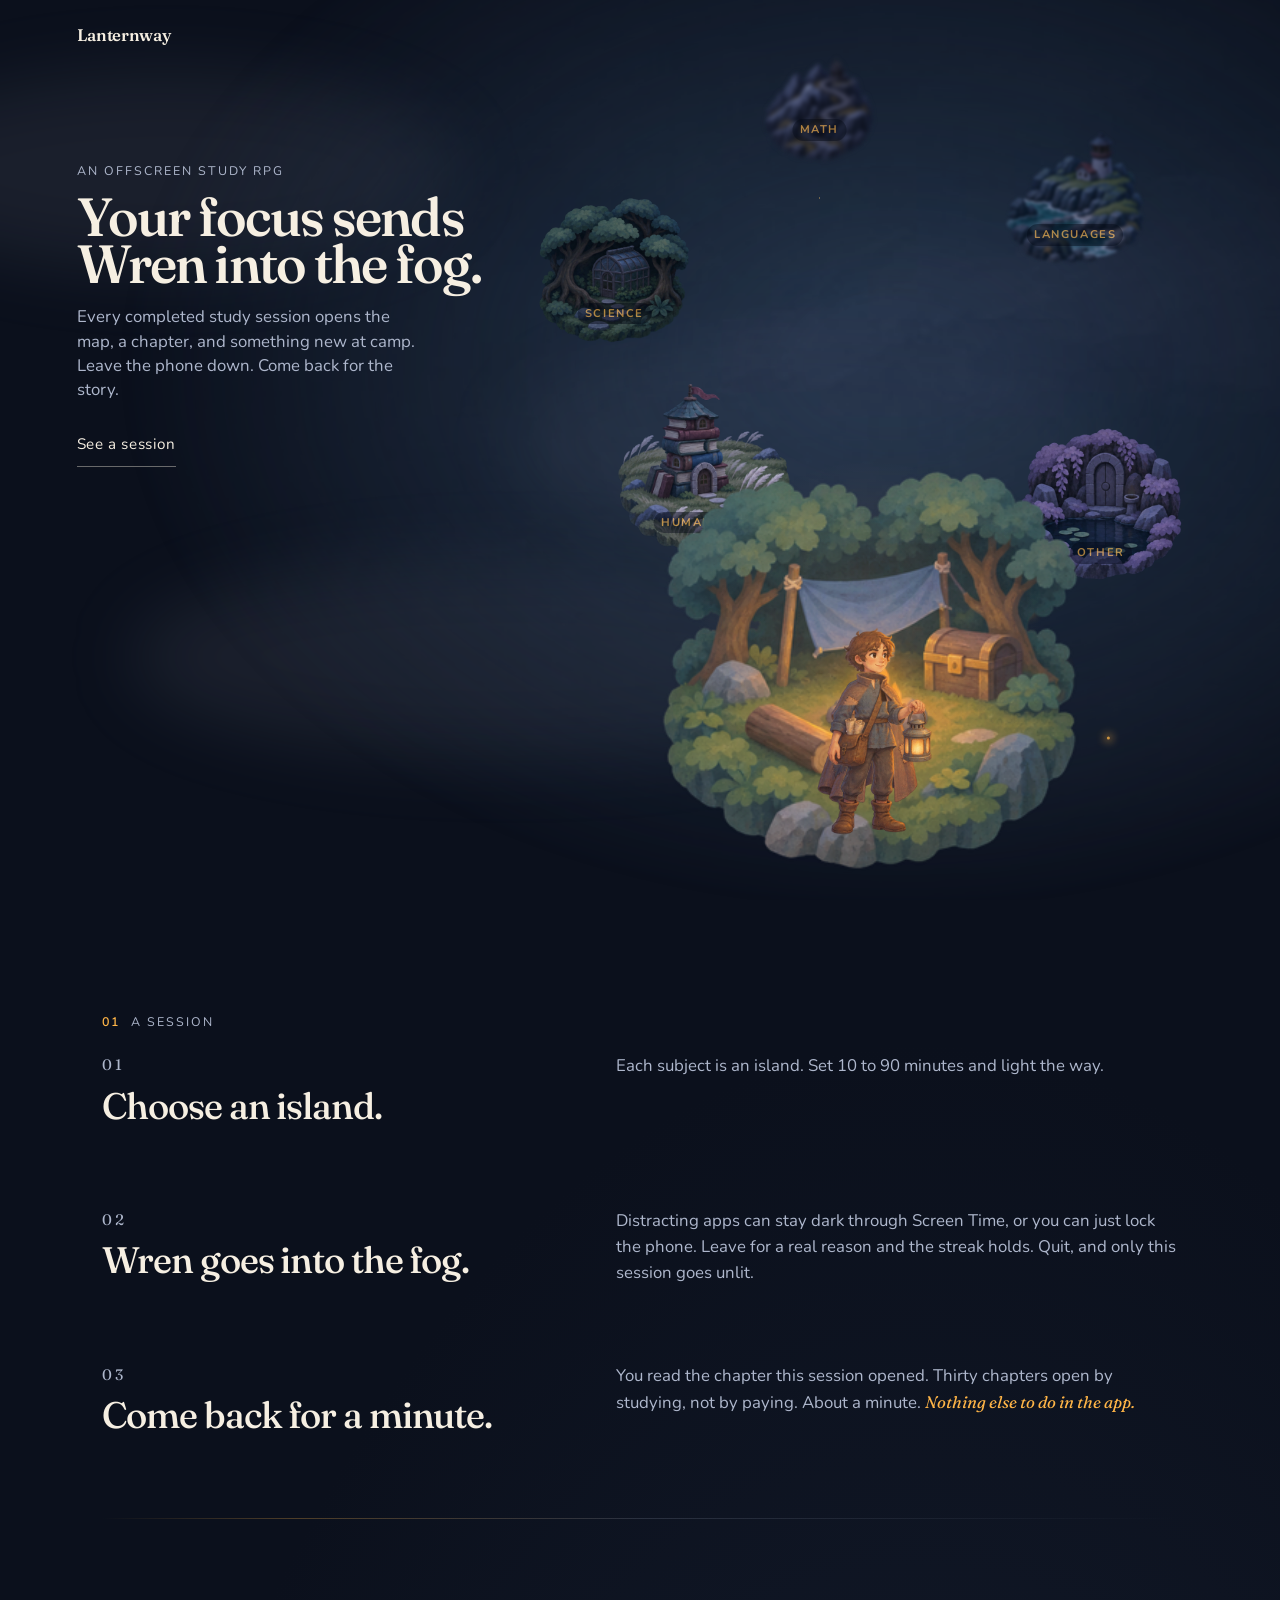
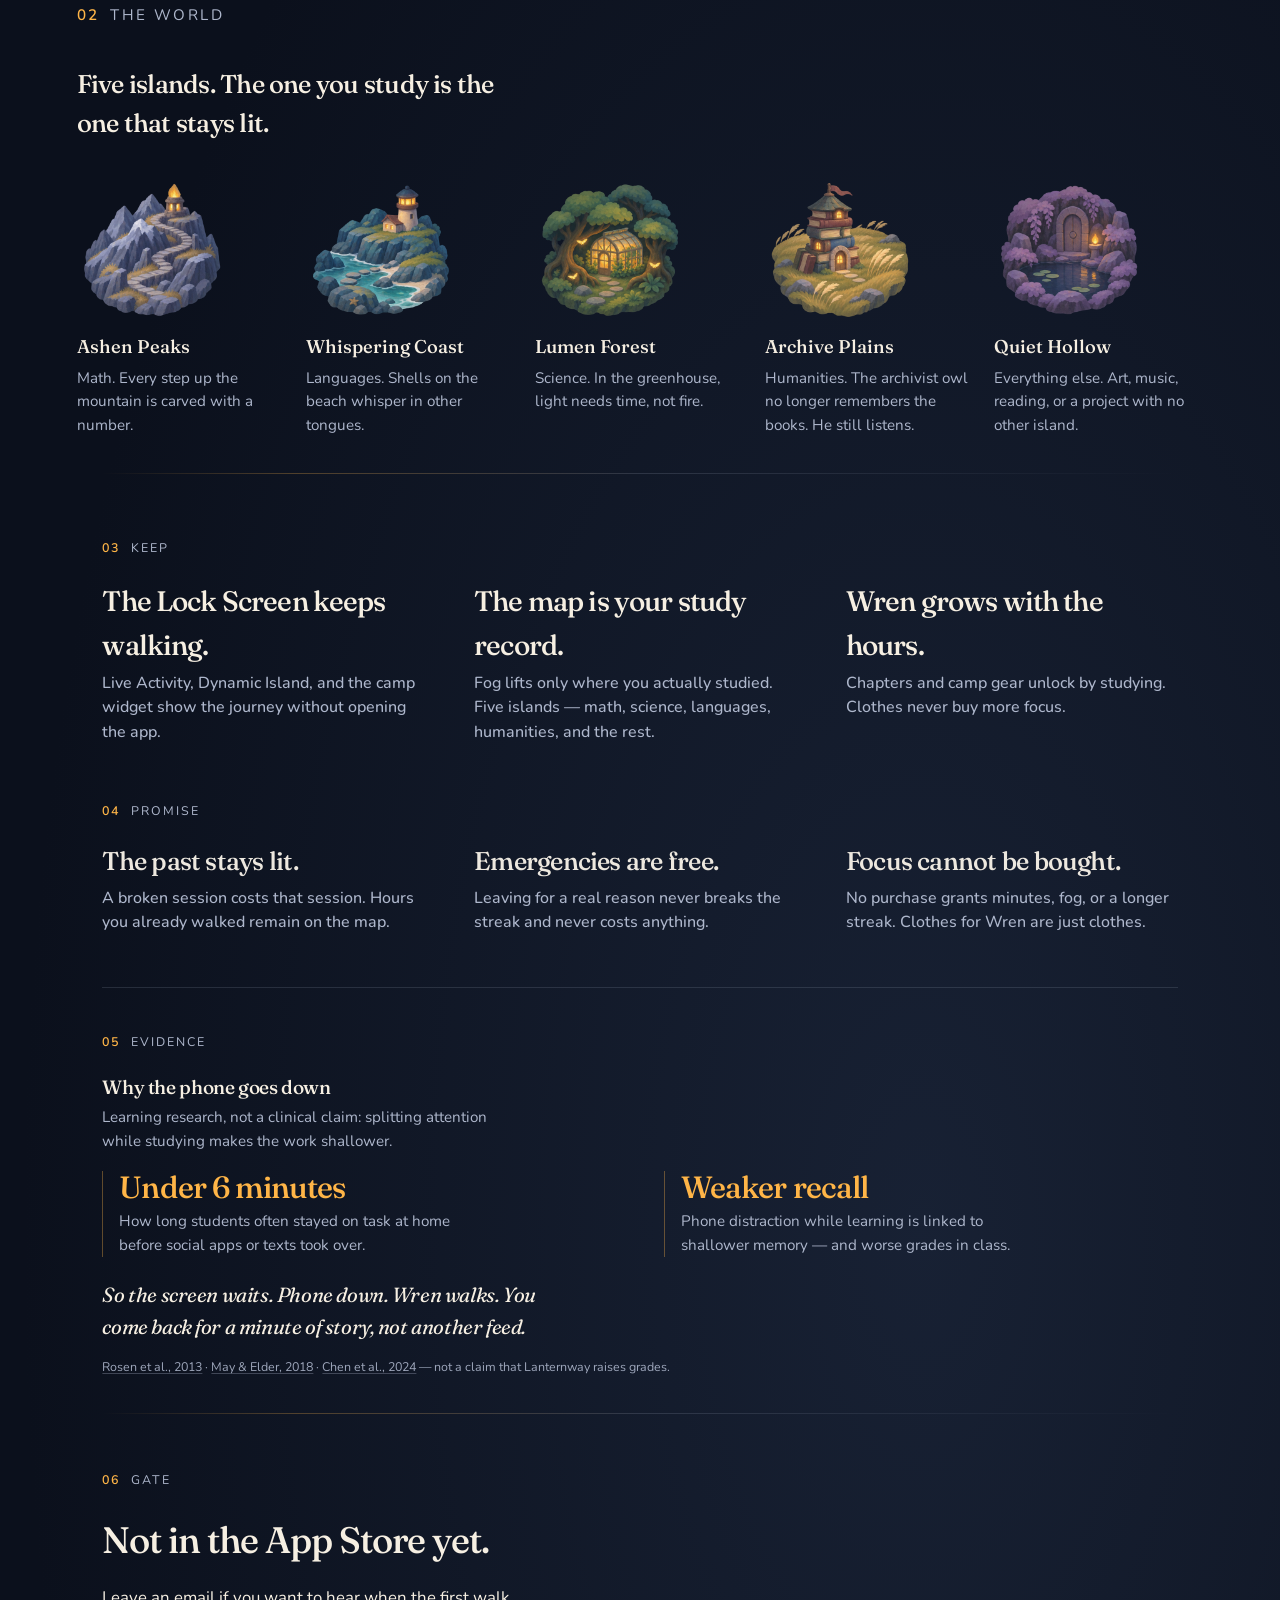
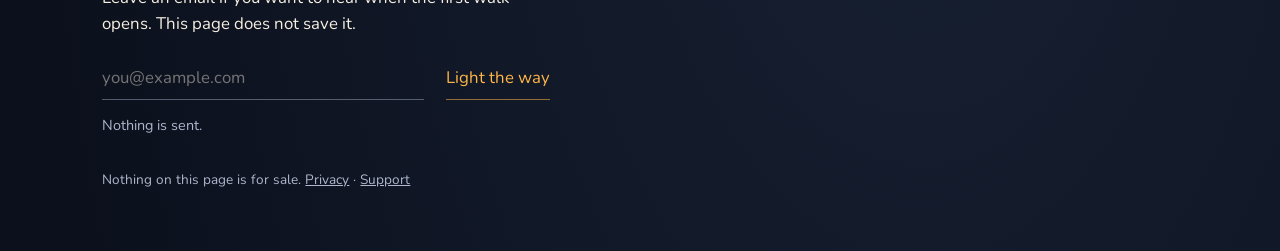
==== commit eebcece7: "fix(promo): give floor dividers breathing room below Vertical margins on separators; keep section pa" ====
--- a/index.html
+++ b/index.html
@@ -332,7 +332,7 @@
   }
   .floor {
     height: 1px;
-    margin: 0 8vw;
+    margin: 2.25rem 8vw 3.5rem;
     border: 0;
     background: linear-gradient(
       90deg,
@@ -374,7 +374,7 @@
     grid-template-columns: repeat(5, 1fr);
     gap: 1.5rem 1.25rem;
     margin: 0;
-    padding: 5rem 6vw 0;
+    padding: 1.5rem 6vw 0;
   }
   .islands .act { grid-column: 1 / -1; margin-bottom: 0.85rem; }
   .islands .record {
@@ -392,8 +392,8 @@
   .islands h3 { font-family: var(--serif); font-weight: 500; margin: 0.55rem 0 0; font-size: 1.15rem; }
   .islands p { margin: 0.3rem 0 0; color: var(--mist); font-size: 0.95rem; }
 
-  .picks { margin: 0; padding: 4.75rem 8vw 0; }
-  .rules { margin: 0; padding: 3.25rem 8vw 0; }
+  .picks { margin: 0; padding: 0.5rem 8vw 0; }
+  .rules { margin: 0; padding: 3.5rem 8vw 0; }
   .picks ul, .rules ol {
     display: grid;
     grid-template-columns: repeat(3, 1fr);
@@ -427,8 +427,8 @@
 
   /* Evidence sits quieter than Keep / Promise — proof, not another manifesto. */
   .why {
-    margin: 2.75rem 8vw 0;
-    padding: 1.75rem 0 0;
+    margin: 3.25rem 8vw 0;
+    padding: 2.75rem 0 0;
     border-top: 1px solid rgba(174, 183, 204, 0.16);
   }
   .why .lead {
@@ -501,7 +501,7 @@
 
   .gate {
     max-width: 28rem;
-    margin: 5rem 8vw 2rem;
+    margin: 0.75rem 8vw 2rem;
     padding: 0;
     background: none;
   }
@@ -553,14 +553,14 @@
     .camp { left: 62%; bottom: -8%; width: 72vw; }
     .trail { padding: 3.5rem 1.25rem 0; }
     .card { grid-template-columns: 1fr; gap: 0.35rem; }
-    .islands { grid-template-columns: 1fr 1fr; padding: 3rem 1.25rem 0; }
-    .floor { margin: 0 1.25rem; }
-    .picks { padding: 3.25rem 1.25rem 0; }
-    .rules { padding: 2.5rem 1.25rem 0; }
+    .islands { grid-template-columns: 1fr 1fr; padding: 1rem 1.25rem 0; }
+    .floor { margin: 1.75rem 1.25rem 2.75rem; }
+    .picks { padding: 0.25rem 1.25rem 0; }
+    .rules { padding: 2.75rem 1.25rem 0; }
     .picks ul, .rules ol { grid-template-columns: 1fr; }
-    .why { margin: 2.25rem 1.25rem 0; padding-top: 1.4rem; }
+    .why { margin: 2.5rem 1.25rem 0; padding-top: 2.25rem; }
     .why .findings { grid-template-columns: 1fr; gap: 1.15rem; }
-    .gate { margin: 3rem 1.25rem 1.5rem; }
+    .gate { margin: 0.5rem 1.25rem 1.5rem; }
     footer { padding: 0 1.25rem 2.5rem; }
   }
   @media (prefers-reduced-motion: reduce) {
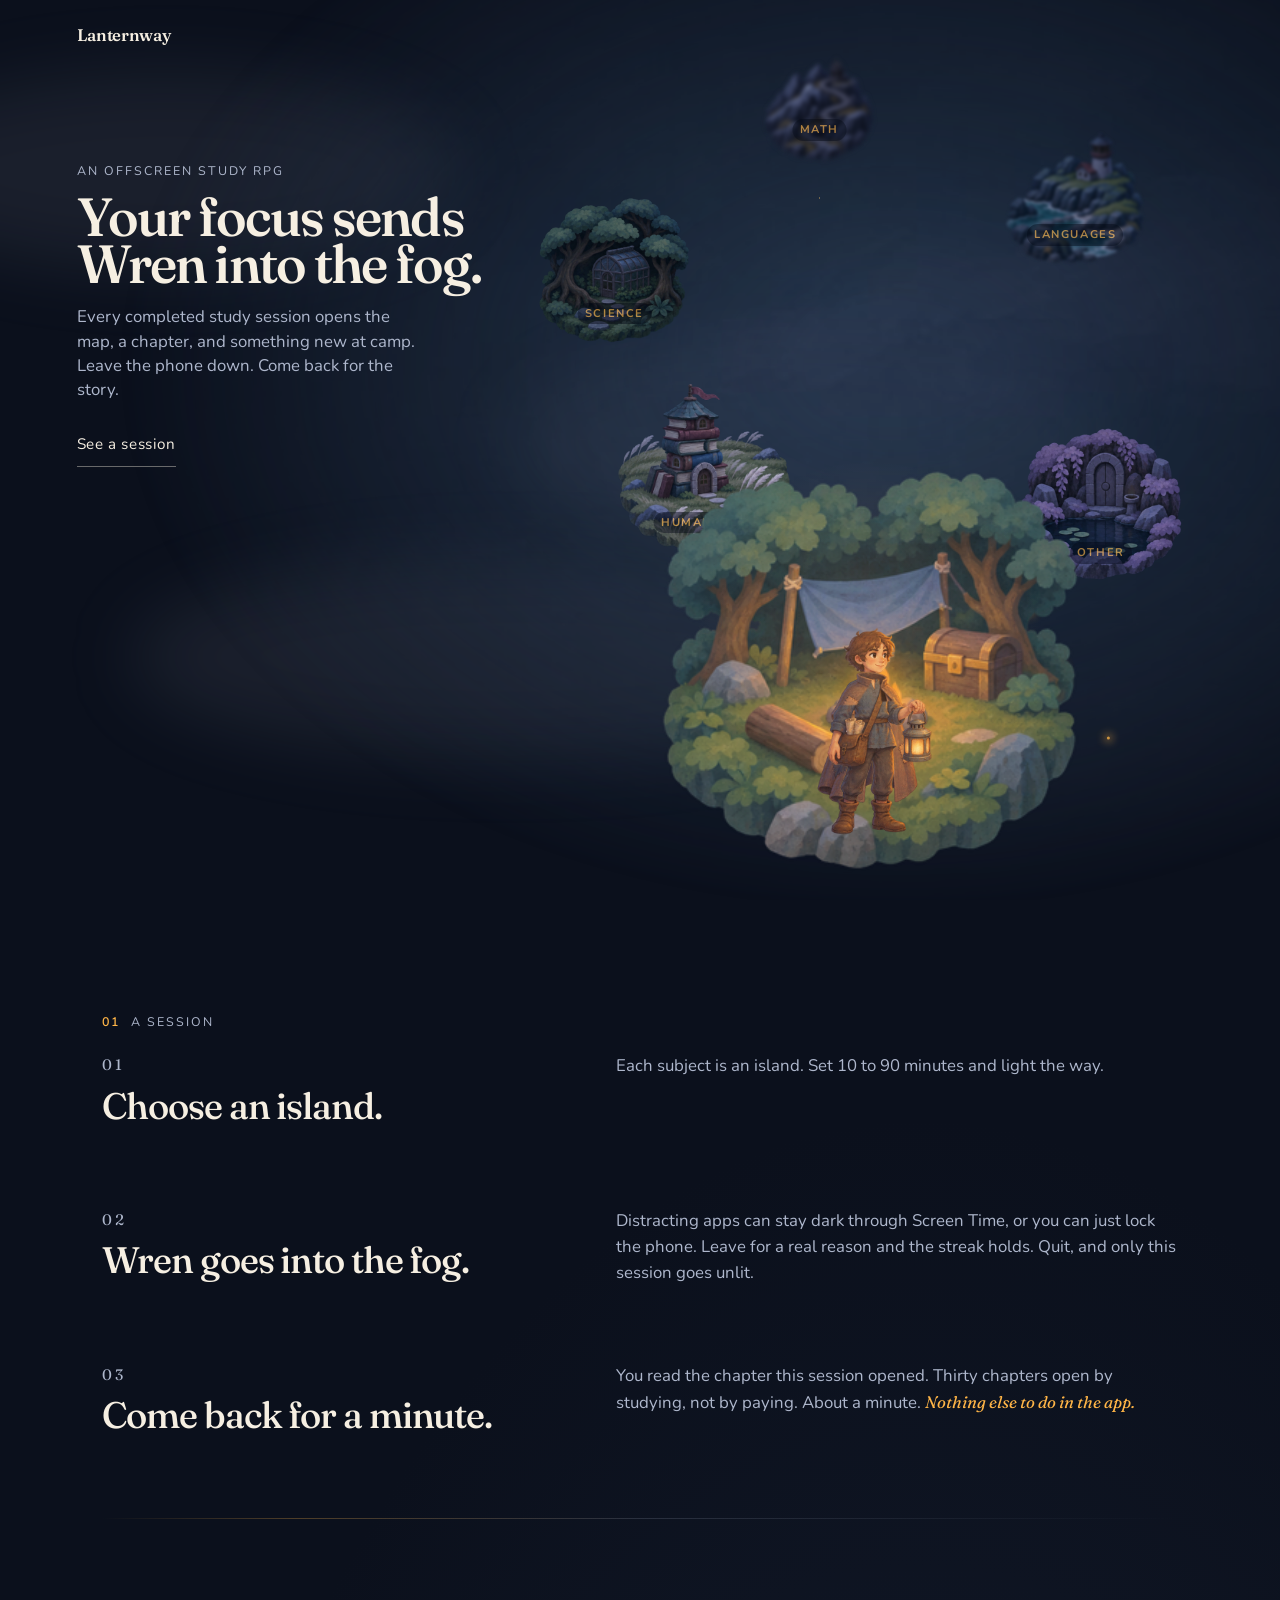
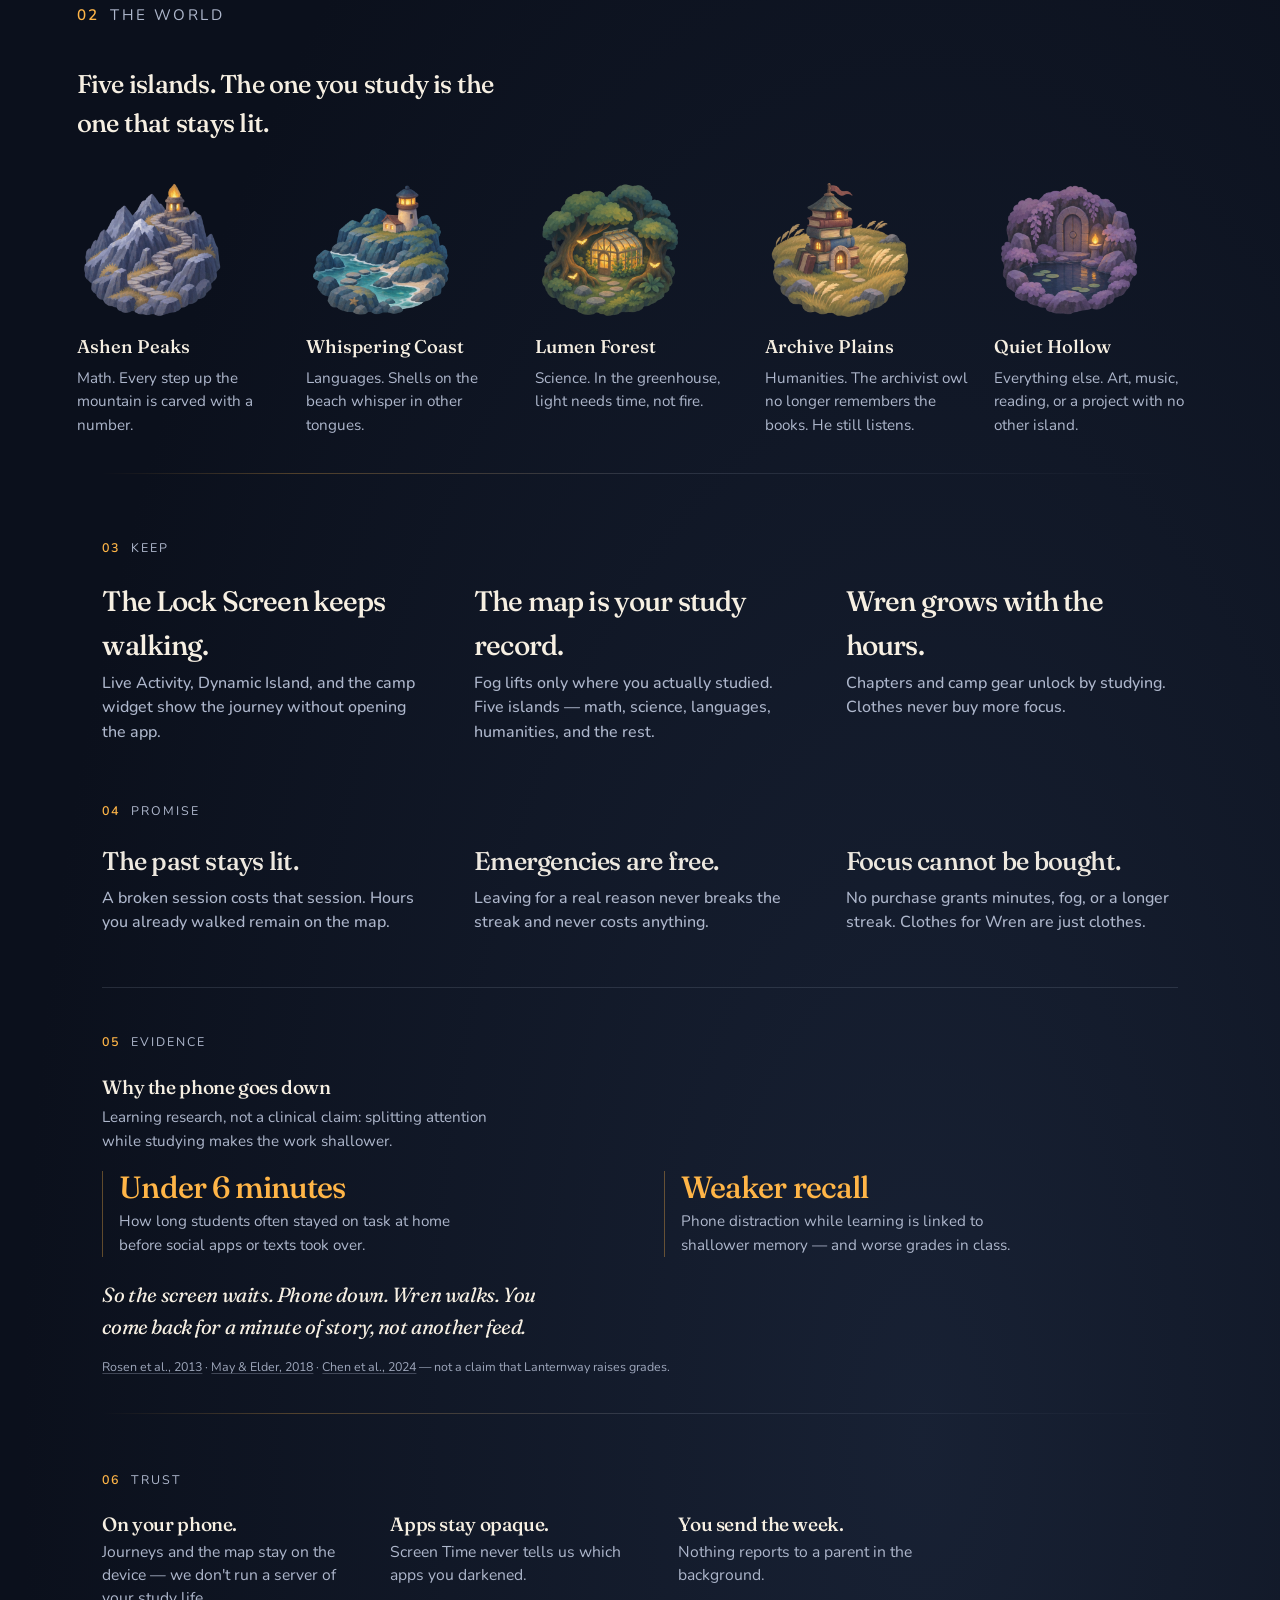
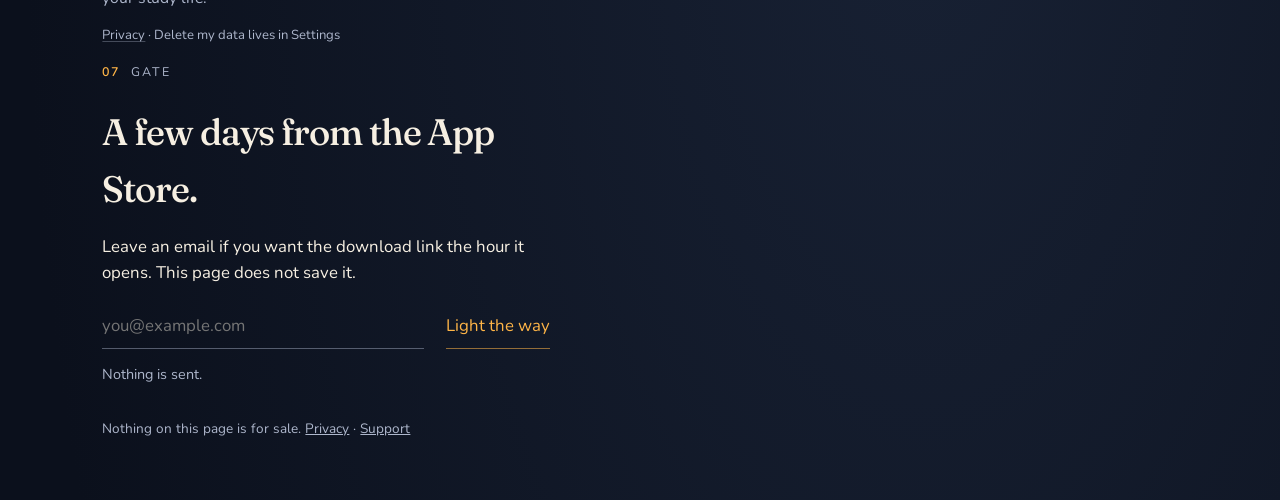
==== commit bb8e1503: "feat(promo): add quiet Trust strip and near-store gate Three youth-trust lines before CTA; gate copy" ====
--- a/index.html
+++ b/index.html
@@ -313,7 +313,7 @@
   .wren img:first-child { position: relative; }
   .wren .flame { animation: flicker 2.6s ease-in-out infinite; }
 
-  .trail, .islands, .picks, .rules, .why, .gate, footer { position: relative; z-index: 2; }
+  .trail, .islands, .picks, .rules, .why, .trust, .gate, footer { position: relative; z-index: 2; }
   .trail { padding: 7rem 8vw 0; }
   .act {
     display: flex;
@@ -498,6 +498,48 @@
     text-underline-offset: 0.18em;
   }
   .why .sources a:hover { color: var(--parchment); }
+
+  /* Trust: one quiet strip before the gate — readable, not another manifesto floor. */
+  .trust {
+    margin: 0 8vw 0;
+    padding: 0 0 0.25rem;
+    max-width: 52rem;
+  }
+  .trust ul {
+    display: grid;
+    grid-template-columns: repeat(3, 1fr);
+    gap: 1.25rem 2rem;
+    margin: 0;
+    padding: 0;
+    list-style: none;
+  }
+  .trust li {
+    margin: 0;
+    font-size: 0.98rem;
+    color: var(--mist);
+    line-height: 1.45;
+  }
+  .trust li strong {
+    display: block;
+    margin-bottom: 0.15rem;
+    font-family: var(--serif);
+    font-weight: 500;
+    font-size: clamp(1.15rem, 1.5vw, 1.35rem);
+    letter-spacing: -0.02em;
+    color: var(--parchment);
+  }
+  .trust .more {
+    margin: 1rem 0 0;
+    font-size: 0.82rem;
+    color: var(--mist);
+  }
+  .trust .more a {
+    color: var(--mist);
+    text-decoration: underline;
+    text-decoration-color: rgba(174, 183, 204, 0.35);
+    text-underline-offset: 0.18em;
+  }
+  .trust .more a:hover { color: var(--parchment); }
 
   .gate {
     max-width: 28rem;
@@ -560,6 +602,8 @@
     .picks ul, .rules ol { grid-template-columns: 1fr; }
     .why { margin: 2.5rem 1.25rem 0; padding-top: 2.25rem; }
     .why .findings { grid-template-columns: 1fr; gap: 1.15rem; }
+    .trust { margin: 0 1.25rem; }
+    .trust ul { grid-template-columns: 1fr; gap: 1rem; }
     .gate { margin: 0.5rem 1.25rem 1.5rem; }
     footer { padding: 0 1.25rem 2.5rem; }
   }
@@ -757,10 +801,20 @@
 
   <hr class="floor" aria-hidden="true">
 
+  <section class="trust" id="trust" aria-label="Trust">
+    <p class="act"><b>06</b> Trust</p>
+    <ul>
+      <li><strong>On your phone.</strong> Journeys and the map stay on the device — we don't run a server of your study life.</li>
+      <li><strong>Apps stay opaque.</strong> Screen Time never tells us which apps you darkened.</li>
+      <li><strong>You send the week.</strong> Nothing reports to a parent in the background.</li>
+    </ul>
+    <p class="more"><a href="privacy/">Privacy</a> · Delete my data lives in Settings</p>
+  </section>
+
   <section class="gate" id="gate" aria-labelledby="gate-title">
-    <p class="act"><b>06</b> Gate</p>
-    <h2 id="gate-title">Not in the App Store yet.</h2>
-    <p>Leave an email if you want to hear when the first walk opens. This page does not save it.</p>
+    <p class="act"><b>07</b> Gate</p>
+    <h2 id="gate-title">A few days from the App Store.</h2>
+    <p>Leave an email if you want the download link the hour it opens. This page does not save it.</p>
     <form id="light">
       <label for="email">Email</label>
       <input id="email" name="email" type="email" autocomplete="email" required placeholder="you@example.com">
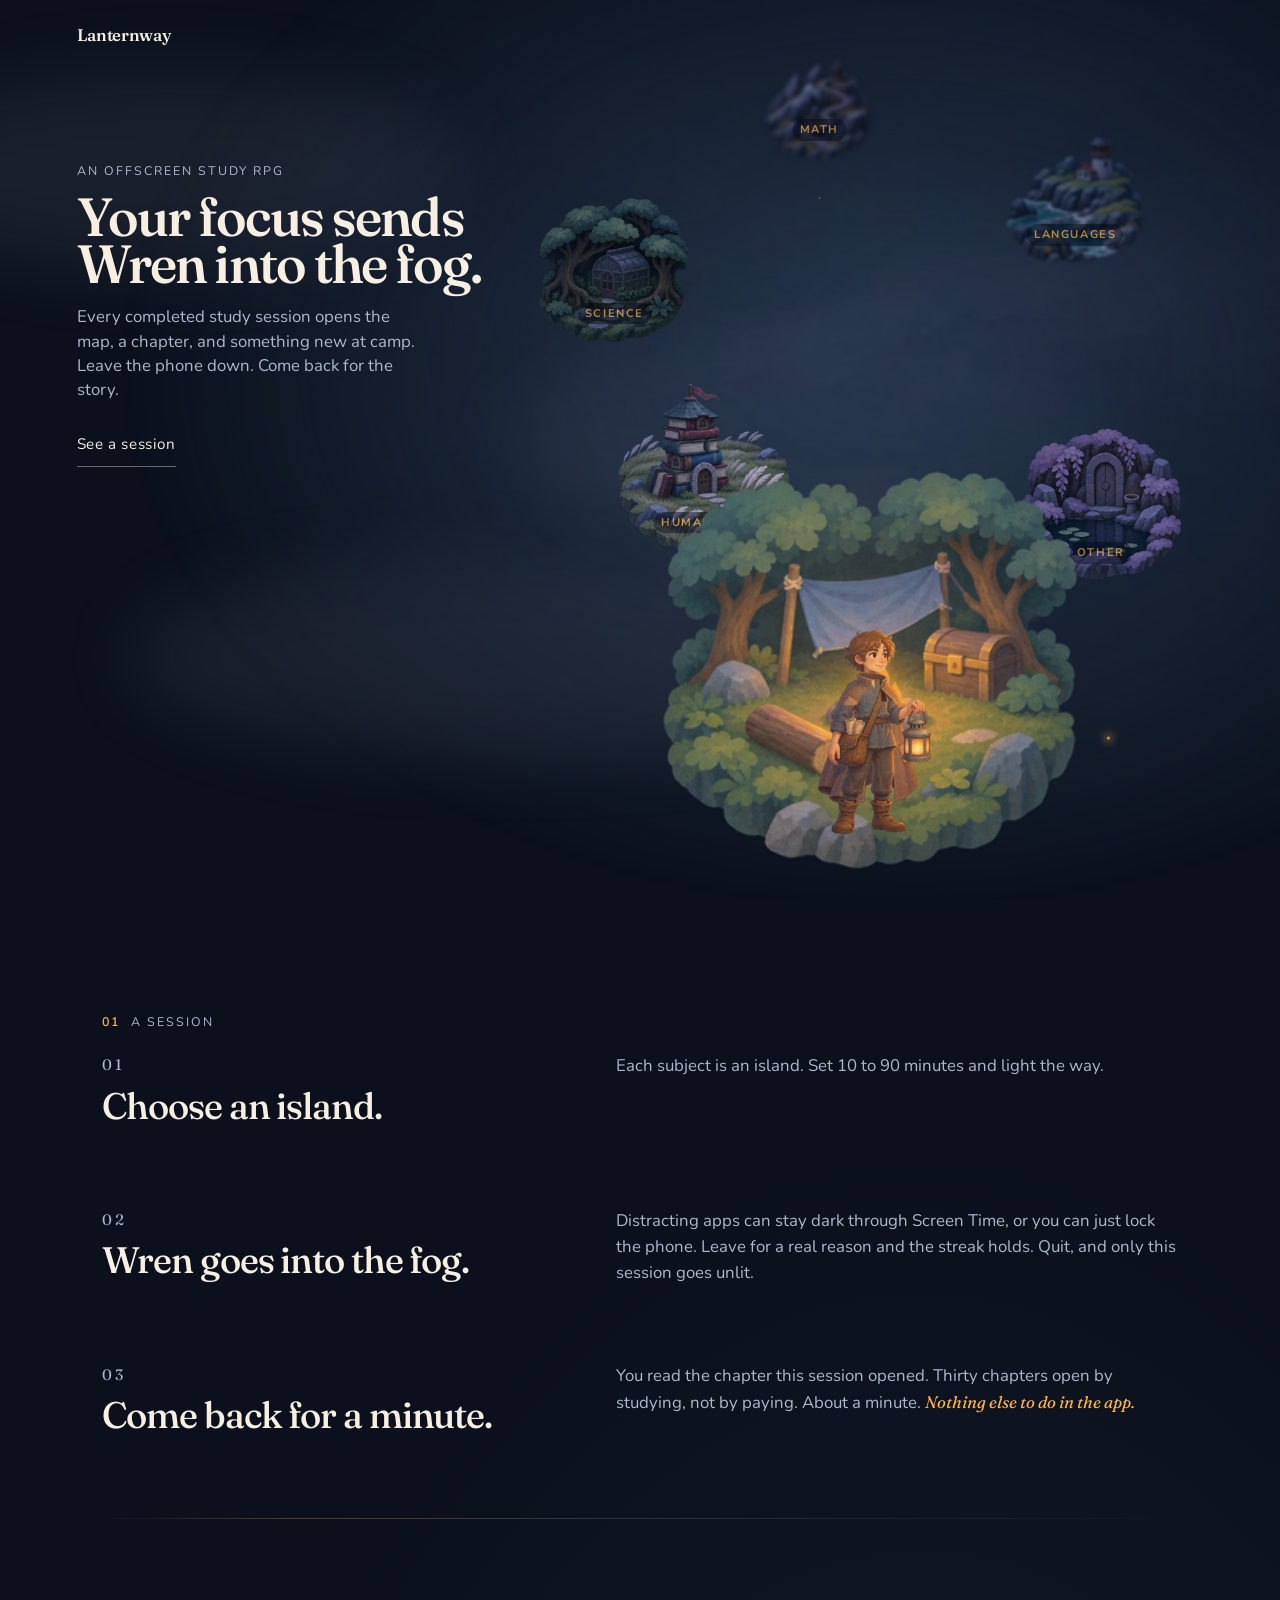
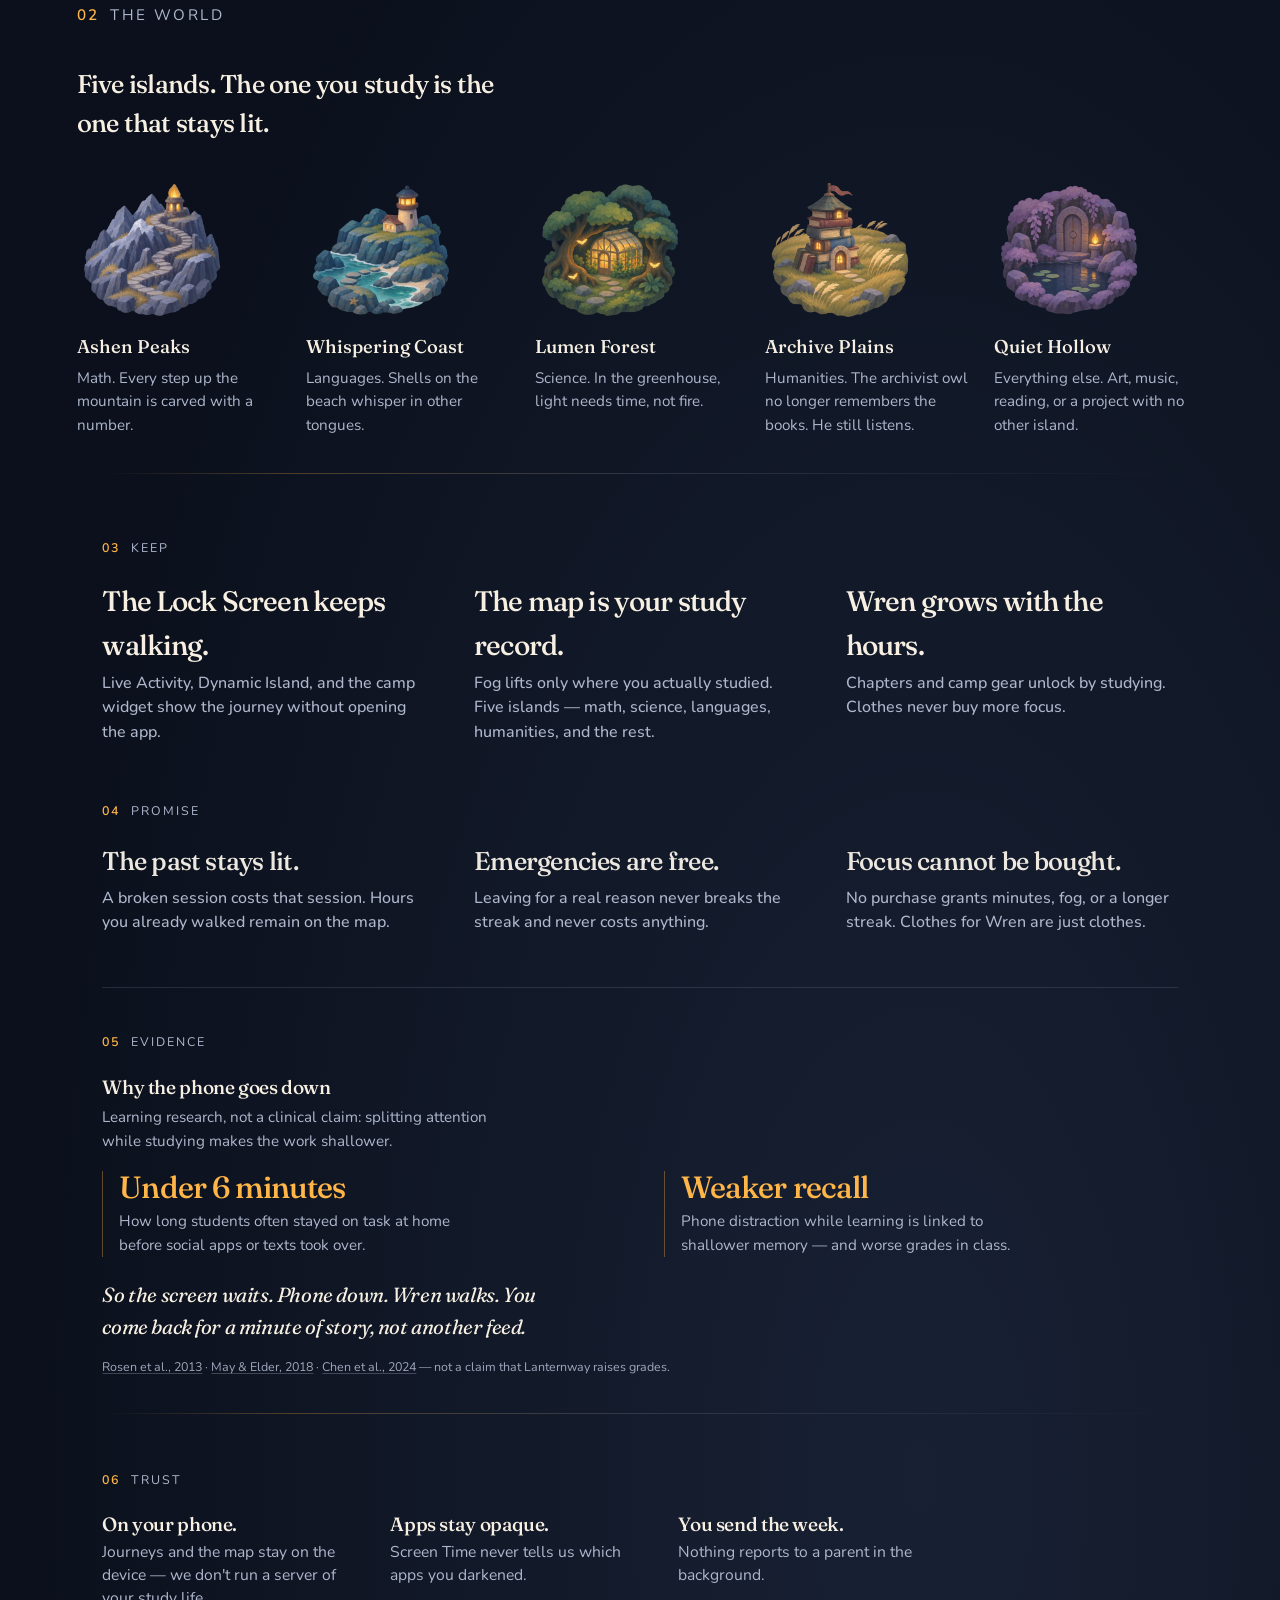
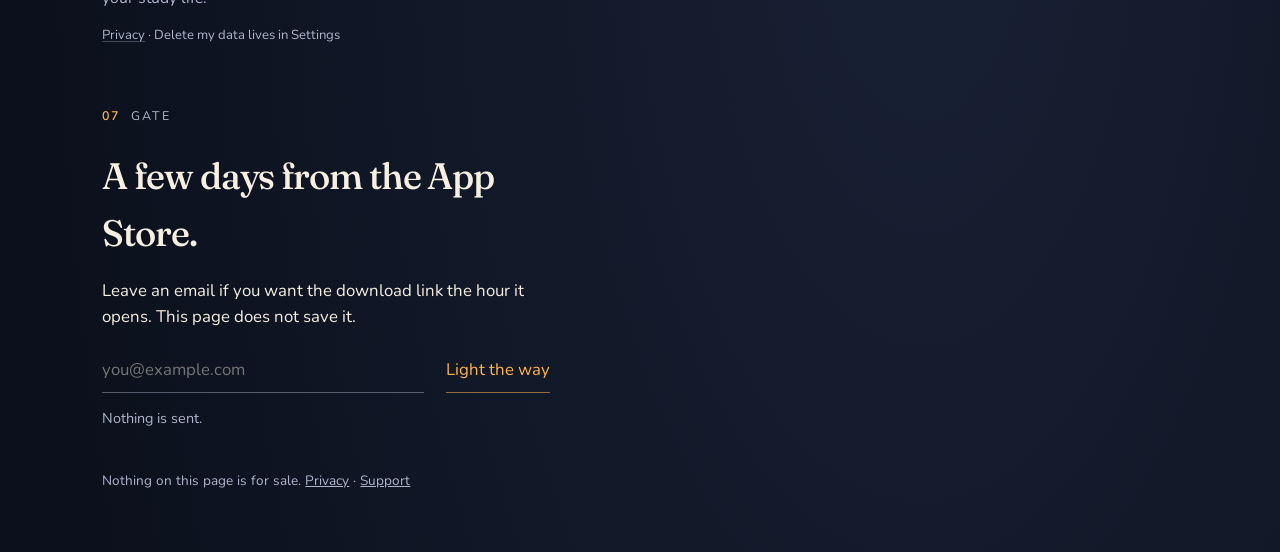
==== commit 6e1b48f8: "fix(promo): space Trust from Gate Gate sat almost on the trust strip; give ~3.75rem breathing room. " ====
--- a/index.html
+++ b/index.html
@@ -501,8 +501,8 @@
 
   /* Trust: one quiet strip before the gate — readable, not another manifesto floor. */
   .trust {
-    margin: 0 8vw 0;
-    padding: 0 0 0.25rem;
+    margin: 0 8vw;
+    padding: 0;
     max-width: 52rem;
   }
   .trust ul {
@@ -543,7 +543,7 @@
 
   .gate {
     max-width: 28rem;
-    margin: 0.75rem 8vw 2rem;
+    margin: 3.75rem 8vw 2.5rem;
     padding: 0;
     background: none;
   }
@@ -604,7 +604,7 @@
     .why .findings { grid-template-columns: 1fr; gap: 1.15rem; }
     .trust { margin: 0 1.25rem; }
     .trust ul { grid-template-columns: 1fr; gap: 1rem; }
-    .gate { margin: 0.5rem 1.25rem 1.5rem; }
+    .gate { margin: 3rem 1.25rem 2rem; }
     footer { padding: 0 1.25rem 2.5rem; }
   }
   @media (prefers-reduced-motion: reduce) {
